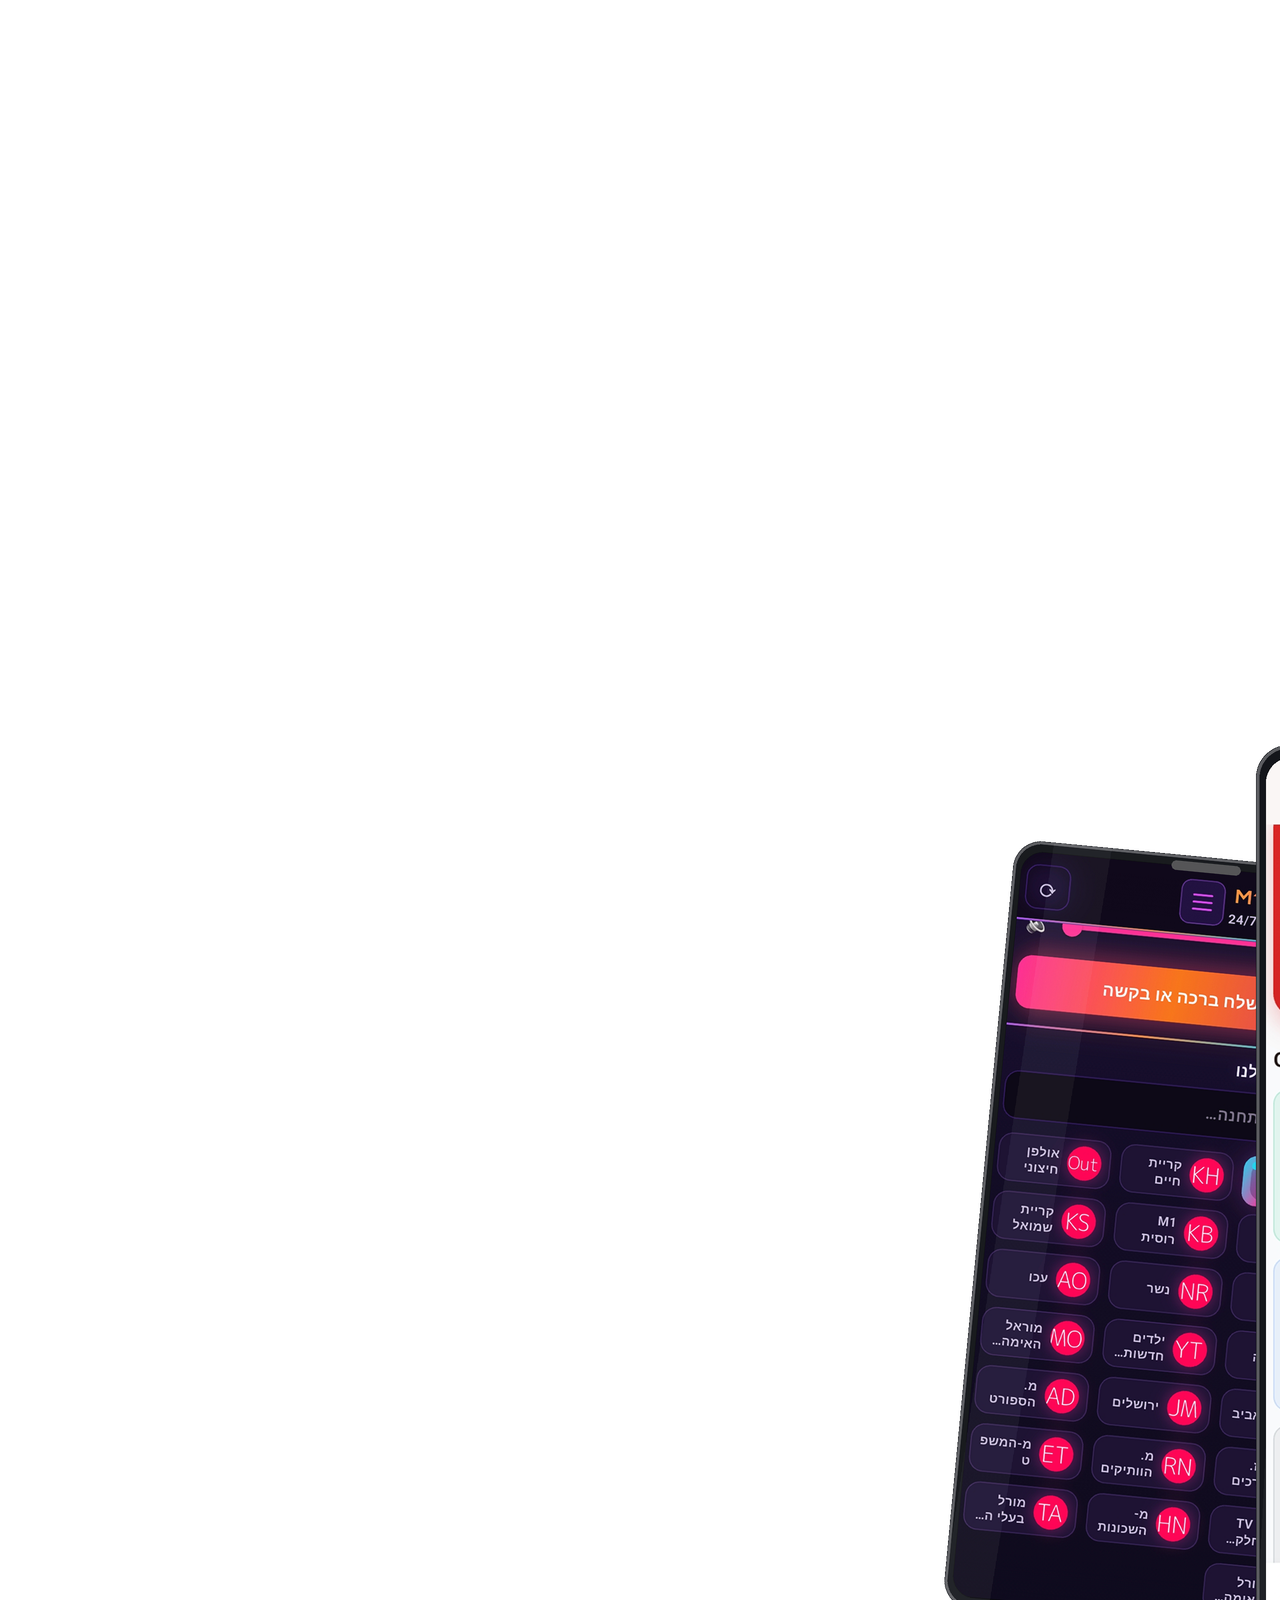
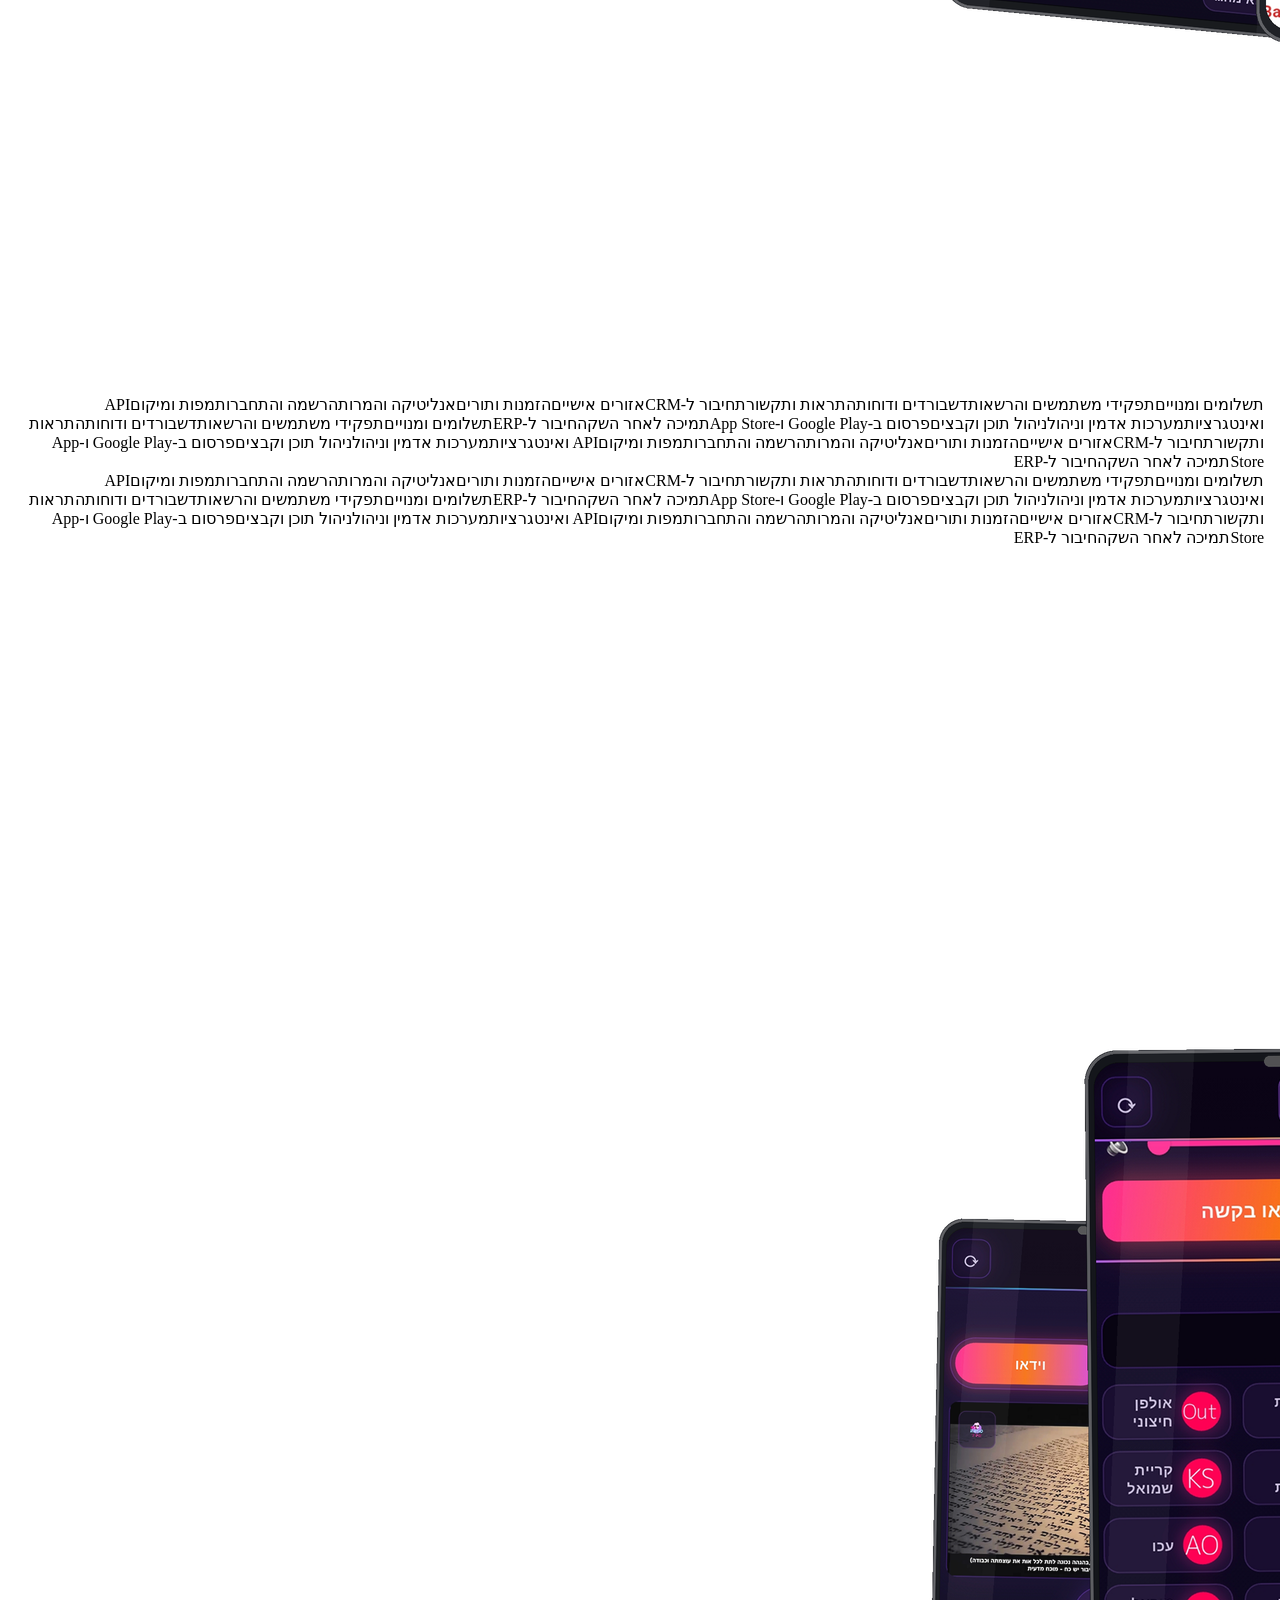
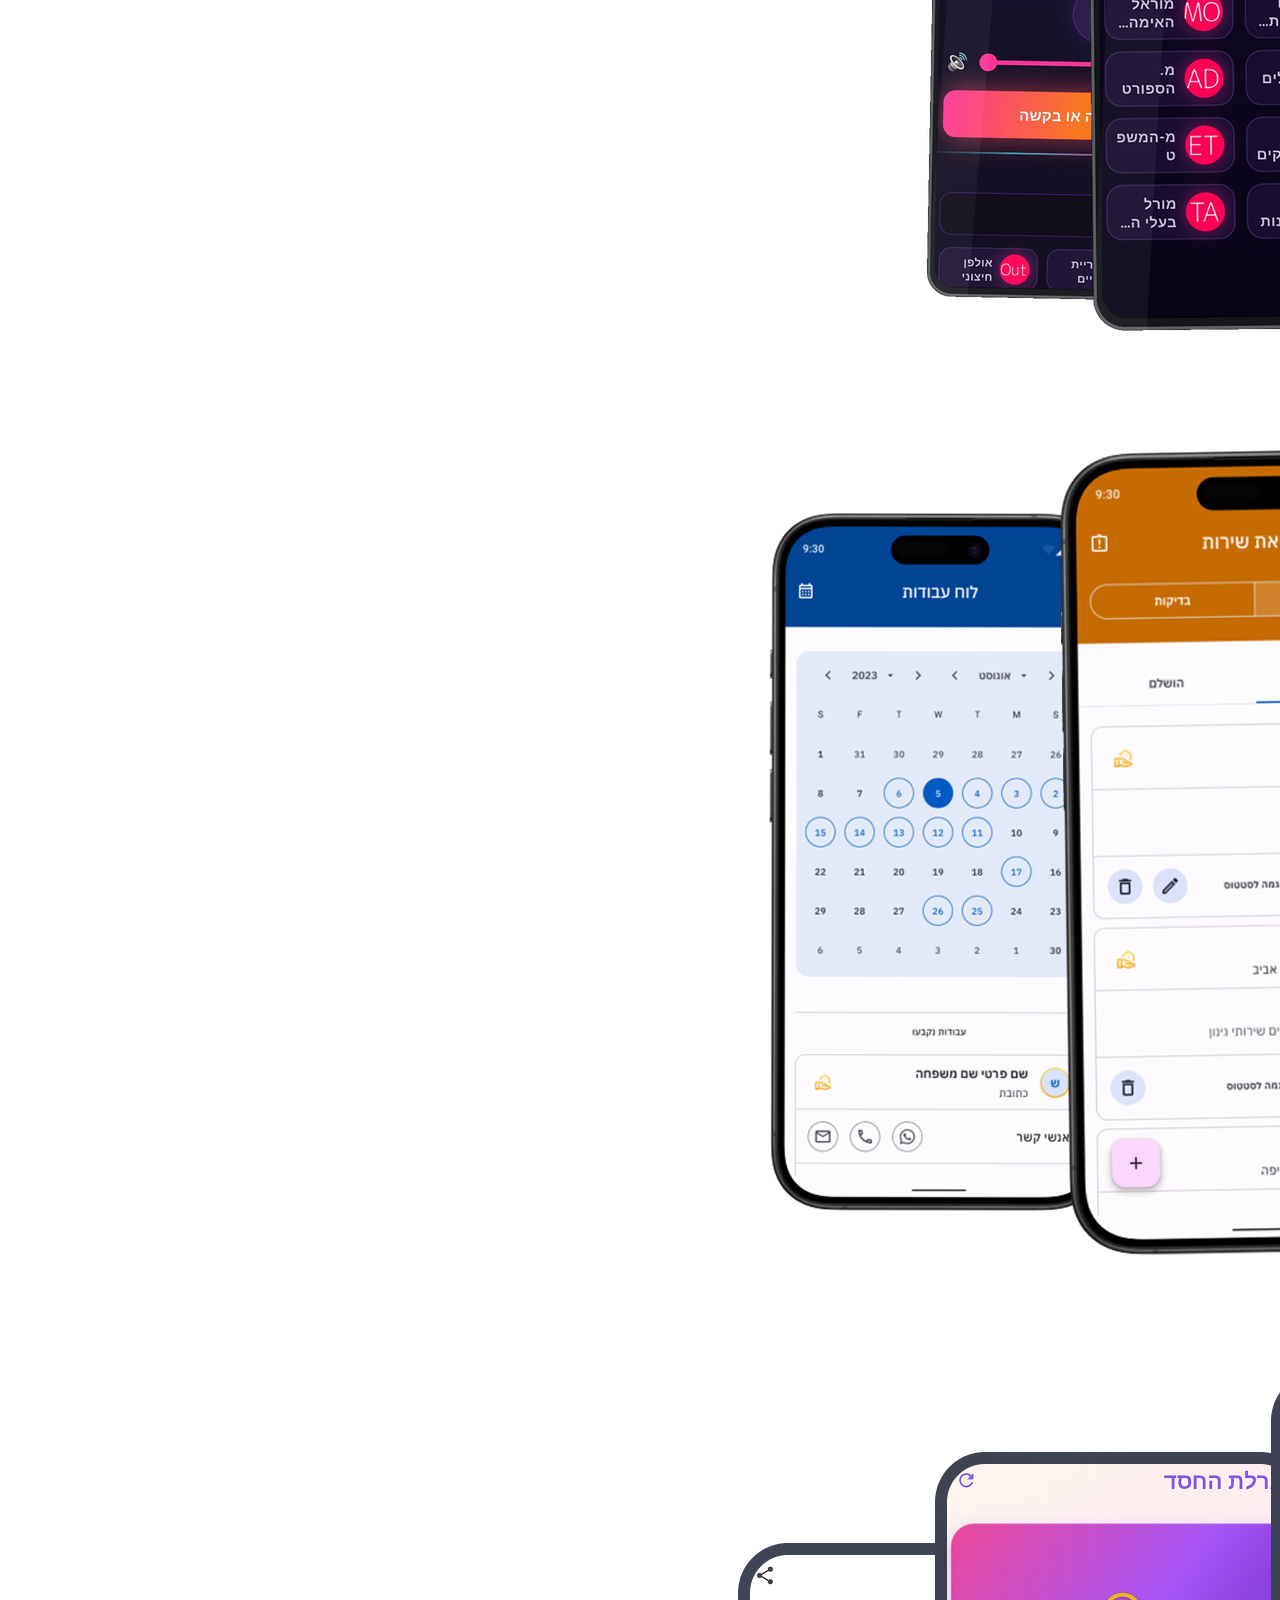
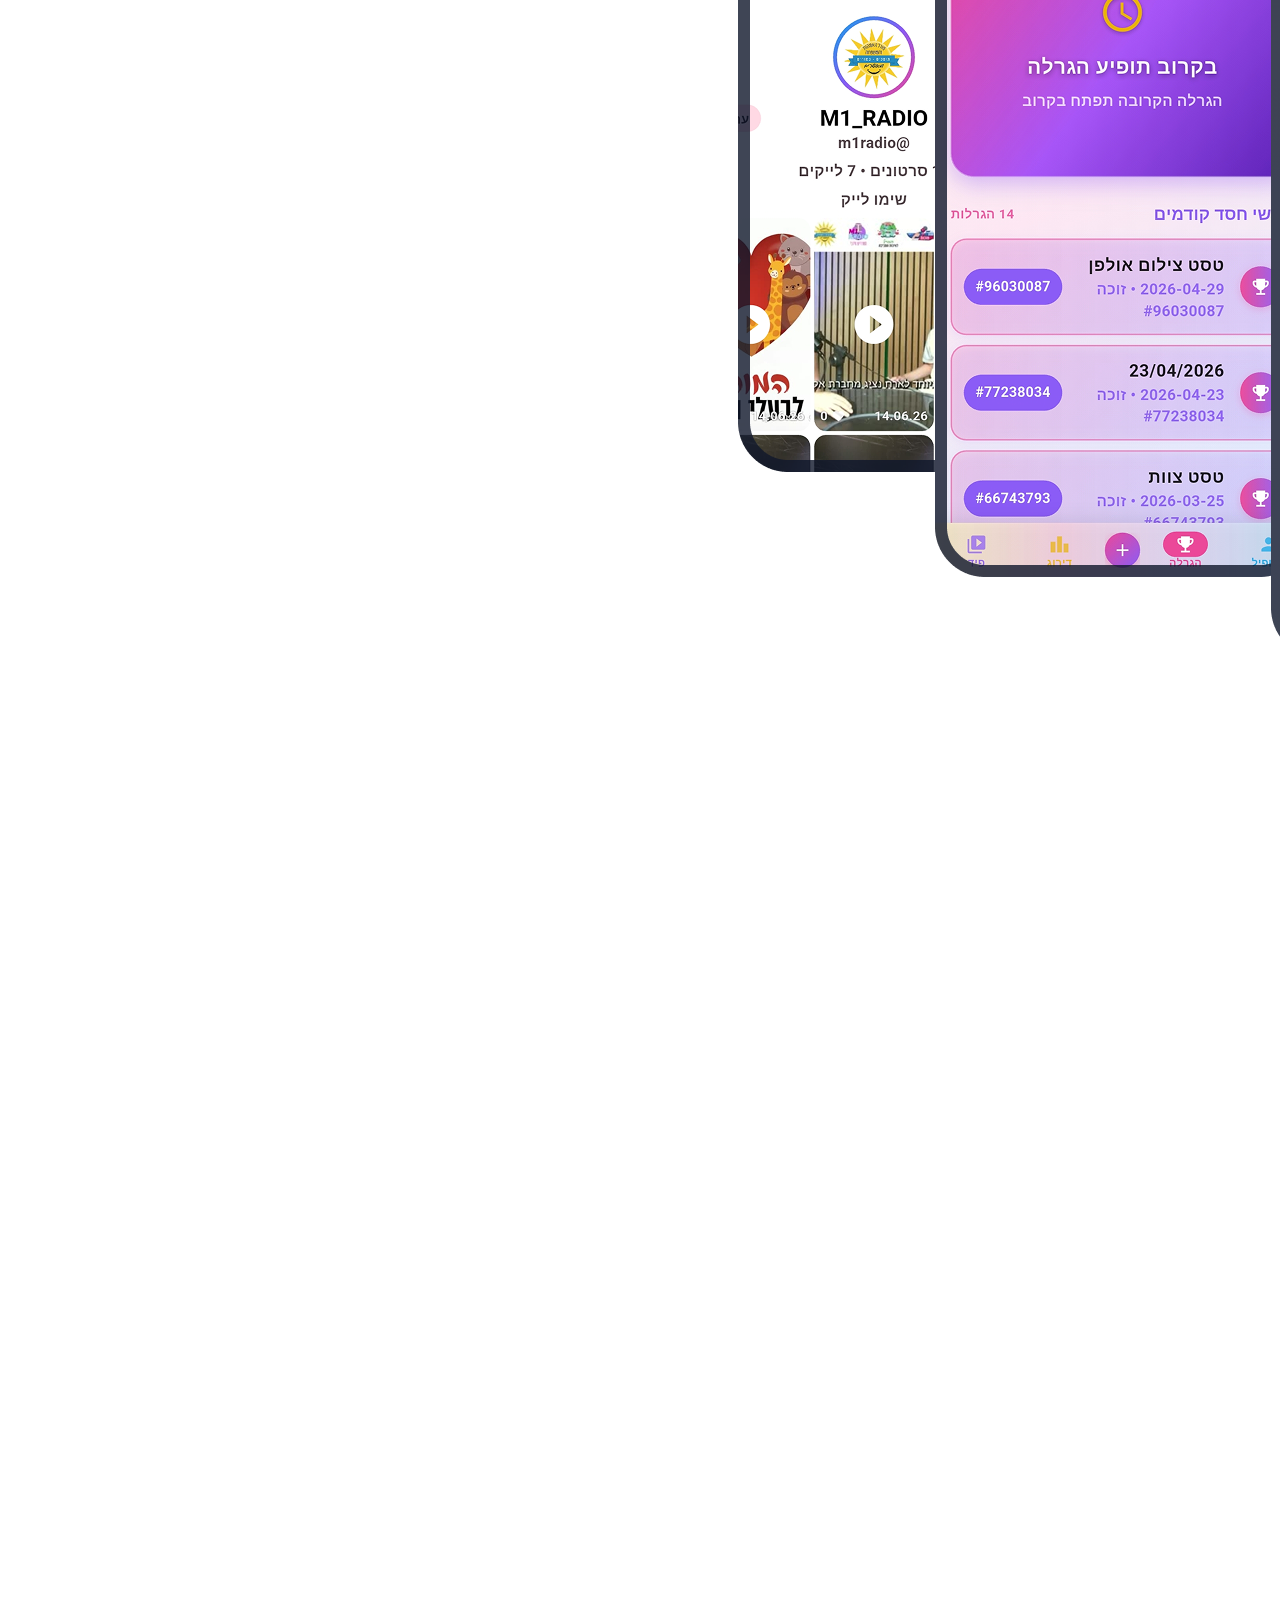
==== index.html @ 9b23992e "Refactor code structure and remove redundant code blocks for improved readability and maintainabilit" ====
<!doctype html>
<html lang="he-IL" dir="rtl">
  <head>
    <meta charset="utf-8">
    <meta name="viewport" content="width=device-width, initial-scale=1">
    <title>פיתוח אפליקציות ומוצרים דיגיטליים לעסקים | Merkaz Media</title>
    <meta name="description" content="אפליקציה, מערכת Web או אתר — סביב התהליך שלכם. צוות קטן: אפיון, עיצוב, פיתוח והשקה. VaadBot, M1 Radio, MoralTogether.">
    <meta property="og:type" content="website">
    <meta property="og:title" content="Merkaz Media — האפליקציה שלכם, מהרעיון ועד החנויות">
    <meta property="og:description" content="צוות מוצר קטן: אפיון, עיצוב, פיתוח והשקה. מסכים אמיתיים מתוך מוצרים שכבר באוויר.">
    <link rel="icon" type="image/png" href="assets/favicon-merkaz-media.png">
    <link rel="preconnect" href="https://fonts.googleapis.com">
    <link rel="preconnect" href="https://fonts.gstatic.com" crossorigin>
    <link href="https://fonts.googleapis.com/css2?family=Assistant:wght@400;500;600;700;800&display=swap" rel="stylesheet">
    <link rel="stylesheet" href="styles.css">
  </head>
  <body>

    <div class="page-glow" aria-hidden="true">
      <span class="glow glow-blue"></span>
      <span class="glow glow-pink"></span>
      <span class="glow glow-yellow"></span>
      <span class="glow glow-green"></span>
    </div>

    <header class="site-header" data-header>
      <nav class="nav" aria-label="ניווט ראשי">
        <a class="brand" href="#top" aria-label="Merkaz Media">
          <img src="assets/merkaz-logo.png" alt="Merkaz Media">
        </a>
        <div class="nav-links" data-nav-links>
          <a href="#services">שירותים</a>
          <a href="#work">פרויקטים</a>
          <a href="#team">צוות</a>
          <a href="#process">תהליך</a>
        </div>
        <div class="nav-actions">
          <a class="btn btn-primary btn-nav" href="#contact">דברו איתנו</a>
          <button class="menu-toggle" type="button" aria-label="פתיחת תפריט" aria-expanded="false" data-menu-toggle>
            <span></span><span></span>
          </button>
        </div>
      </nav>
    </header>

    <main id="top">

      <!-- ============ HERO ============ -->
      <section class="hero">
        <div class="container hero-grid">
          <div class="hero-copy" data-reveal>
            <p class="eyebrow">פיתוח אפליקציות · מערכות Web · אתרים עסקיים</p>
            <h1><span class="hl">האפליקציה שלכם</span> — מהרעיון ועד Google&nbsp;Play <span class="nowrap">ו-App&nbsp;Store</span></h1>
            <ul class="slide-bullets">
              <li>אפיון, עיצוב, פיתוח והשקה — צוות אחד לכל הדרך</li>
              <li>בונים מוצרים מורכבים — לא רק «אפליקציה יפה»</li>
              <li>מדברים ישירות עם מי שבונה</li>
            </ul>
            <div class="hero-actions">
              <a class="btn btn-primary btn-lg" href="#contact">בואו נדבר על הפרויקט</a>
            </div>
          </div>

          <div class="hero-collage" aria-label="מסכים מתוך מוצרים אמיתיים שלנו">
            <figure class="shot shot-main" data-float="1">
              <img src="assets/m1-player.jpeg" alt="אפליקציית M1 Radio - נגן רדיו חי">
            </figure>
            <figure class="shot shot-side no-frame" data-float="2">
              <img src="assets/vaadbot-account.png" alt="אפליקציית VaadBot - מצב חשבון ועד הבית">
            </figure>
            <figure class="shot shot-back" data-float="3">
              <img src="assets/mfg-login.jpg" alt="אפליקציית Moral for Good - מסך התחברות">
            </figure>
            <div class="float-chip chip-store" data-float="2">
              <span class="dot"></span> באוויר ב-Google Play וב-App Store
            </div>
            <div class="float-chip chip-logo chip-logo-vaadbot" data-float="2">
              <img src="assets/logos/logo-vaadbot-color.png" alt="VaadBot">
            </div>
            <div class="float-chip chip-logo chip-logo-m1" data-float="1">
              <img src="assets/logos/logo-m1radio.png" alt="M1 Radio">
            </div>
          </div>
        </div>

        <!-- logo strip bleeds out of the hero into the next section -->
        <div class="logo-strip" aria-label="מותגים שעובדים איתנו">
          <div class="logo-strip-inner">
            <p class="logo-strip-title">לקוחות ופרויקטים</p>
            <div class="logo-track" data-marquee>
              <div class="logo-group">
                <span class="logo-pill pill-wide"><img src="assets/logos/logo-vaadbot-dark.png" alt="VaadBot"></span>
                <span class="logo-pill pill-wide"><img src="assets/logos/logo-moraltogether.png" alt="MoralTogether"></span>
                <span class="logo-pill pill-icon pill-m1"><img src="assets/logos/logo-m1radio.png" alt="M1 Radio"></span>
                <span class="logo-pill pill-icon"><img src="assets/logos/logo-boikov-finance.png" alt="ארטיום בויקוב - ייעוץ משכנתאות"></span>
                <span class="logo-pill pill-wide"><img src="assets/logos/iceking-logo.png" alt="Boikov Mindset"></span>
                <span class="logo-pill pill-icon"><img src="assets/logos/logo-moralforgood.png" alt="Moral for Good"></span>
                <span class="logo-pill pill-wide"><img src="assets/logos/logo-gwa-black.png" alt="God's Will Ambassador"></span>
                <span class="logo-pill pill-wide"><img src="assets/logos/logo-vaadbit.png" alt="VaadBit"></span>
              </div>
              <div class="logo-group" aria-hidden="true"></div>
            </div>
          </div>
        </div>
      </section>

      <!-- ============ SERVICES ============ -->
      <section class="section services" id="services">
        <div class="container">
          <div class="section-head" data-reveal>
            <p class="eyebrow">מה אתם מקבלים</p>
            <h2>אפליקציה, מערכת Web או אתר — סביב התהליך שלכם</h2>
          </div>

          <div class="service-grid">
            <article class="service-card" data-reveal>
              <h3>אפליקציה עם משתמשים, תשלומים והתראות — <strong>עד החנויות.</strong></h3>
              <ul class="slide-bullets">
                <li>iOS ואנדרואיד מקוד אחד (Flutter / React Native)</li>
                <li>משתמשים, תשלומים והתראות</li>
                <li>ליווי עד הפרסום ב-Google Play וב-App Store</li>
              </ul>
              <img class="service-img service-img-wide service-img-soft-shadow" src="assets/portfolio-apps-mockup.png" alt="מסכים מאפליקציות שפיתחנו — Zuzim.cash, M1 Radio ועוד" loading="lazy">
            </article>

            <article class="service-card" data-reveal>
              <h3>במקום אקסל, וואטסאפ ומערכות לא מחוברות — <strong>מערכת אחת.</strong></h3>
              <ul class="slide-bullets">
                <li>אזור אישי ללקוחות ולעובדים</li>
                <li>הרשאות, דוחות ותהליכי עבודה</li>
                <li>חיבור ל-CRM ולכלים שכבר יש לכם</li>
              </ul>
              <img class="service-img service-img-wide" src="assets/M1-Radio-web-app-preview.png" alt="מערכת Web של M1 Radio" loading="lazy">
            </article>

            <article class="service-card" data-reveal>
              <h3>אתר שעובד ככלי מכירה — <strong>לא תדמית.</strong></h3>
              <ul class="slide-bullets">
                <li>מסר אחד ברור בכל דף</li>
                <li>חיבור לפרסום, אנליטיקה ו-CRM</li>
                <li>מדידה ושיפור יחס ההמרה</li>
              </ul>
              <img class="service-img service-img-wide" src="assets/moraltogether-site.png" alt="אתר MoralTogether שפיתחנו" loading="lazy">
            </article>
          </div>

          <div class="discovery-strip" data-reveal>
            <strong>אין אפיון? מגיעים עם רעיון:</strong>
            <div class="discovery-steps">
              <span>רעיון</span><span class="arr">←</span><span>אפיון</span><span class="arr">←</span><span>מסכים</span><span class="arr">←</span><span>MVP</span>
            </div>
          </div>
        </div>

        <div class="cap-marquee" aria-label="יכולות">
          <div class="cap-track">
            <div class="cap-group">
              <span class="cap c-pink">תשלומים ומנויים</span>
              <span class="cap">תפקידי משתמשים והרשאות</span>
              <span class="cap c-blue">דשבורדים ודוחות</span>
              <span class="cap">התראות ותקשורת</span>
              <span class="cap c-green">חיבור ל-CRM</span>
              <span class="cap">אזורים אישיים</span>
              <span class="cap c-yellow">הזמנות ותורים</span>
              <span class="cap">אנליטיקה והמרות</span>
              <span class="cap c-blue">הרשמה והתחברות</span>
              <span class="cap">מפות ומיקום</span>
              <span class="cap c-green">API ואינטגרציות</span>
              <span class="cap c-pink">מערכות אדמין וניהול</span>
              <span class="cap">ניהול תוכן וקבצים</span>
              <span class="cap c-yellow">פרסום ב-Google Play ו-App Store</span>
              <span class="cap">תמיכה לאחר השקה</span>
              <span class="cap c-blue">חיבור ל-ERP</span>
            </div>
            <div class="cap-group" aria-hidden="true"></div>
          </div>
        </div>

        <div class="container">
          <div class="section-cta" data-reveal>
            <a class="btn btn-dark" href="#contact">בואו נדבר על הפרויקט</a>
          </div>
        </div>
      </section>

      <!-- ============ CASE DEEP DIVE (dark island) ============ -->
      <section class="section deep-dive">
        <div class="container deep-grid">
          <div class="deep-copy" data-reveal>
            <p class="eyebrow eyebrow-light">מבט לתוך פרויקט אמיתי</p>
            <h2>מערכת עם תשלומים, תפקידים וגבייה — שרצה אצל <span class="hl-accent">דיירים אמיתיים</span></h2>
            <ul class="slide-bullets">
              <li>כל תפקיד — דייר, בעל דירה, ועד — רואה מסכים והרשאות משלו</li>
              <li>הכנסות, הוצאות וסטטוס גבייה לכל דירה</li>
              <li>קריאות שירות, ספקים והזמנת חדרים באפליקציה אחת</li>
            </ul>
            <a class="btn btn-light" href="#contact">בואו נדבר על הפרויקט</a>
          </div>
          <div class="deep-screens" aria-label="מסכים מתוך VaadBot">
            <figure class="deep-phone dp-1 no-frame"><img src="assets/vaadbot-account.png" alt="מצב חשבון ב-VaadBot" loading="lazy"></figure>
            <figure class="deep-phone dp-2 no-frame"><img src="assets/vaadbot-service.png" alt="קריאות שירות ב-VaadBot" loading="lazy"></figure>
            <figure class="deep-phone dp-3 no-frame"><img src="assets/vaadbot-calendar.png" alt="הזמנת חדר דיירים ב-VaadBot" loading="lazy"></figure>
            <div class="float-chip chip-roles" data-float="1"><span class="dot dot-green"></span> הרשאות לפי תפקיד</div>
            <div class="float-chip chip-pay" data-float="2"><span class="dot dot-yellow"></span> גבייה ותשלומים</div>
          </div>
        </div>
      </section>

      <!-- ============ PROJECTS / PROOF ============ -->
      <section class="section work" id="work">
        <div class="container">
          <div class="section-head" data-reveal>
            <p class="eyebrow">פרויקטים נבחרים</p>
            <h2>בלי הדמיות ובלי סטוק — <span class="hl-accent">מסכים אמיתיים</span> מתוך מוצרים שכבר באוויר</h2>
          </div>

          <div class="work-grid">
            <article class="work-card wc-wide work-card-soft-media" data-reveal>
              <div class="work-media wm-wide wm-contain">
                <img src="assets/portfolio-m1-collage.png" alt="M1 Radio — שידור חי, תחנות, ברכות ובקשות מהמאזינים" loading="lazy">
              </div>
              <div class="work-body">
                <p><strong>M1 Radio</strong> — אפליקציית רדיו 24/7: שידור חי, תחנות, ברכות ובקשות מהמאזינים · Google Play</p>
              </div>
            </article>

            <article class="work-card wc-wide work-card-soft-media" data-reveal>
              <div class="work-media wm-wide wm-contain">
                <img src="assets/portfolio-vaadbot-collage.png" alt="VaadBot — ניהול ועד, גבייה וקריאות שירות" loading="lazy">
              </div>
              <div class="work-body">
                <p><strong>VaadBot</strong> — ניהול ועד, גבייה וקריאות שירות · Google Play</p>
              </div>
            </article>

            <article class="work-card wc-wide work-card-soft-media" data-reveal>
              <div class="work-media wm-wide wm-contain">
                <img src="assets/mfg-collage.png" alt="Moral for Good — פרופילים, תוכן והגרלות לקהילה" loading="lazy">
              </div>
              <div class="work-body">
                <p><strong>Moral for Good</strong> — פרופילים, תוכן והגרלות לקהילה</p>
              </div>
            </article>

            <article class="work-card wc-wide" data-reveal>
              <div class="work-media wm-wide">
                <img src="assets/moraltogether-site.png" alt="דף הבית של MoralTogether" loading="lazy">
              </div>
              <div class="work-body">
                <p><strong>MoralTogether</strong> — פלטפורמת קהילה בשלוש שפות · moraltogether.com</p>
              </div>
            </article>

            <article class="work-card wc-wide" data-reveal>
              <div class="work-media wm-wide">
                <img src="assets/boikov-finance-hero.png" alt="אתר ארטיום בויקוב - ייעוץ משכנתאות" loading="lazy">
              </div>
              <div class="work-body">
                <p><strong>ארטיום בויקוב</strong> — אתר לידים ליועץ משכנתאות</p>
              </div>
            </article>

            <article class="work-card wc-wide" data-reveal>
              <div class="work-media wm-wide">
                <img src="assets/iceking-hero.png" alt="אתר Boikov Mindset - אימון מנטלי" loading="lazy">
              </div>
              <div class="work-body">
                <p><strong>Boikov Mindset</strong> — אתר אישי לאימון מנטלי ולסדנאות</p>
              </div>
            </article>
          </div>
        </div>
      </section>

      <!-- ============ TEAM ============ -->
      <section class="section team" id="team">
        <div class="container team-grid">
          <div class="team-media" data-reveal>
            <img src="assets/vladimir-berson.jpg" alt="ולדימיר ברסון - מוביל פיתוח והשקת פרויקטים" loading="lazy">
            <div class="team-badge">
              <strong>ולדימיר ברסון</strong>
              <span>מוביל פיתוח ומסירת פרויקטים</span>
            </div>
          </div>
          <div class="team-copy" data-reveal>
            <p class="eyebrow">מי אתם פוגשים</p>
            <h2>ולדימיר מלווה את הפרויקט — מהשיחה הראשונה ועד ההשקה</h2>
            <ul class="slide-bullets">
              <li>ולדימיר מלווה כל פרויקט אישית — בלי שכבות תיווך</li>
              <li>מגיעים עם בעיה או רעיון — יוצאים עם תוכנית</li>
              <li>אחרי ההשקה: תמיכה, אנליטיקה והמשך פיתוח</li>
            </ul>
            <a class="btn btn-dark" href="#contact">בואו נדבר על הפרויקט</a>
          </div>
        </div>
      </section>

      <!-- ============ PROCESS ============ -->
      <section class="section process" id="process">
        <div class="container">
          <div class="section-head" data-reveal>
            <p class="eyebrow">תהליך העבודה</p>
            <h2>מרעיון ועד מוצר <span class="hl-accent">באוויר</span> — בלי לנחש מה קורה בדרך</h2>
          </div>

          <div class="process-flow" data-reveal aria-label="שלבי העבודה">
            <span>היכרות</span><span class="arr">←</span><span>אפיון</span><span class="arr">←</span><span>עיצוב</span><span class="arr">←</span><span>פיתוח</span><span class="arr">←</span><span>השקה</span><span class="arr">←</span><span>צמיחה</span>
          </div>

          <div class="steps">
            <article class="step" data-reveal>
              <span class="step-num sn-blue">1</span>
              <h3>היכרות</h3>
              <p>מבינים את העסק, המשתמשים והמטרות — ברור מה בונים.</p>
            </article>
            <article class="step" data-reveal>
              <span class="step-num sn-pink">2</span>
              <h3>אפיון</h3>
              <p>MVP, מסכים ותוכנית שלבים — בלי הפתעות בהמשך.</p>
            </article>
            <article class="step" data-reveal>
              <span class="step-num sn-yellow">3</span>
              <h3>עיצוב</h3>
              <p>רואים את המוצר לפני שמתחילים לפתח.</p>
            </article>
            <article class="step" data-reveal>
              <span class="step-num sn-green">4</span>
              <h3>פיתוח</h3>
              <p>בונים שלב-שלב, עם עדכונים לאורך הדרך.</p>
            </article>
            <article class="step" data-reveal>
              <span class="step-num sn-blue">5</span>
              <h3>השקה</h3>
              <p>בדיקות, חיבורים ועלייה לאוויר — מוכן למשתמשים.</p>
            </article>
            <article class="step" data-reveal>
              <span class="step-num sn-pink">6</span>
              <h3>צמיחה</h3>
              <p>תמיכה, נתונים והמשך פיתוח אחרי העלייה.</p>
            </article>
          </div>
        </div>
      </section>

      <!-- ============ CONTACT (dark island) ============ -->
      <section class="section contact" id="contact">
        <div class="container contact-grid">
          <div class="contact-copy" data-reveal>
            <p class="eyebrow eyebrow-light">מתחילים שיחה</p>
            <h2>ספרו מה אתם רוצים לבנות — נחזור אליכם <span class="hl-accent">תוך יום עסקים</span></h2>
            <ul class="slide-bullets">
              <li>שיחת היכרות ללא עלות וללא התחייבות</li>
              <li>נחזור אליכם תוך יום עסקים</li>
              <li>מספרים בקצרה — מקבלים כיוון ראשוני לפרויקט</li>
            </ul>
            <div class="contact-person">
              <img src="assets/vladimir-berson.jpg" alt="" loading="lazy">
              <div>
                <strong>ולדימיר ברסון</strong>
                <span>עונה אישית לכל פנייה</span>
              </div>
            </div>
          </div>
          <form class="contact-form" data-contact-form novalidate>
            <div class="form-grid">
              <div class="form-field">
                <label for="f-name">שם מלא</label>
                <input id="f-name" name="name" autocomplete="name" required>
              </div>
              <div class="form-field">
                <label for="f-phone">טלפון</label>
                <input id="f-phone" name="phone" type="tel" autocomplete="tel" required>
              </div>
              <div class="form-field">
                <label for="f-email">אימייל</label>
                <input id="f-email" name="email" type="email" autocomplete="email">
              </div>
              <div class="form-field">
                <label for="f-need">מה צריך?</label>
                <select id="f-need" name="need" required>
                  <option value="">בחרו אפשרות</option>
                  <option>אפליקציה</option>
                  <option>מערכת Web</option>
                  <option>אתר עסקי</option>
                  <option>אפיון מוצר / UX</option>
                  <option>עדיין לא בטוחים</option>
                </select>
              </div>
              <div class="form-field full">
                <label for="f-msg">כמה מילים על הפרויקט</label>
                <textarea id="f-msg" name="message" rows="4" placeholder="מה הבעיה או הרעיון? איפה זה עומד היום?" required></textarea>
              </div>
              <div class="form-field full">
                <button class="btn btn-primary btn-lg btn-submit" type="submit">בואו נדבר על הפרויקט</button>
                <p class="form-note">אנחנו לא שולחים ספאם ולא מעבירים פרטים הלאה.</p>
              </div>
            </div>
            <div class="success-message" tabindex="-1" hidden>
              <strong>תודה, קיבלנו את הפרטים!</strong>
              <span>נחזור אליכם בהקדם — בדרך כלל תוך יום עסקים.</span>
            </div>
          </form>
        </div>
      </section>
    </main>

    <div class="work-lightbox" id="work-lightbox" hidden aria-hidden="true">
      <button type="button" class="work-lightbox-backdrop" aria-label="סגירה"></button>
      <figure class="work-lightbox-panel">
        <button type="button" class="work-lightbox-close" aria-label="סגירה">&times;</button>
        <img class="work-lightbox-img" alt="">
      </figure>
    </div>

    <footer class="site-footer">
      <div class="container footer-inner">
        <a class="brand" href="#top"><img src="assets/merkaz-logo.png" alt="Merkaz Media"></a>
        <span>אפליקציות, מערכות Web ואתרים — מאפיון ועד החנויות.</span>
        <nav class="footer-nav" aria-label="ניווט תחתון">
          <a href="#services">שירותים</a>
          <a href="#work">פרויקטים</a>
          <a href="#team">צוות</a>
          <a href="#process">תהליך</a>
          <a href="#contact">צור קשר</a>
        </nav>
      </div>
    </footer>

    <script src="script.js"></script>
  </body>
</html>
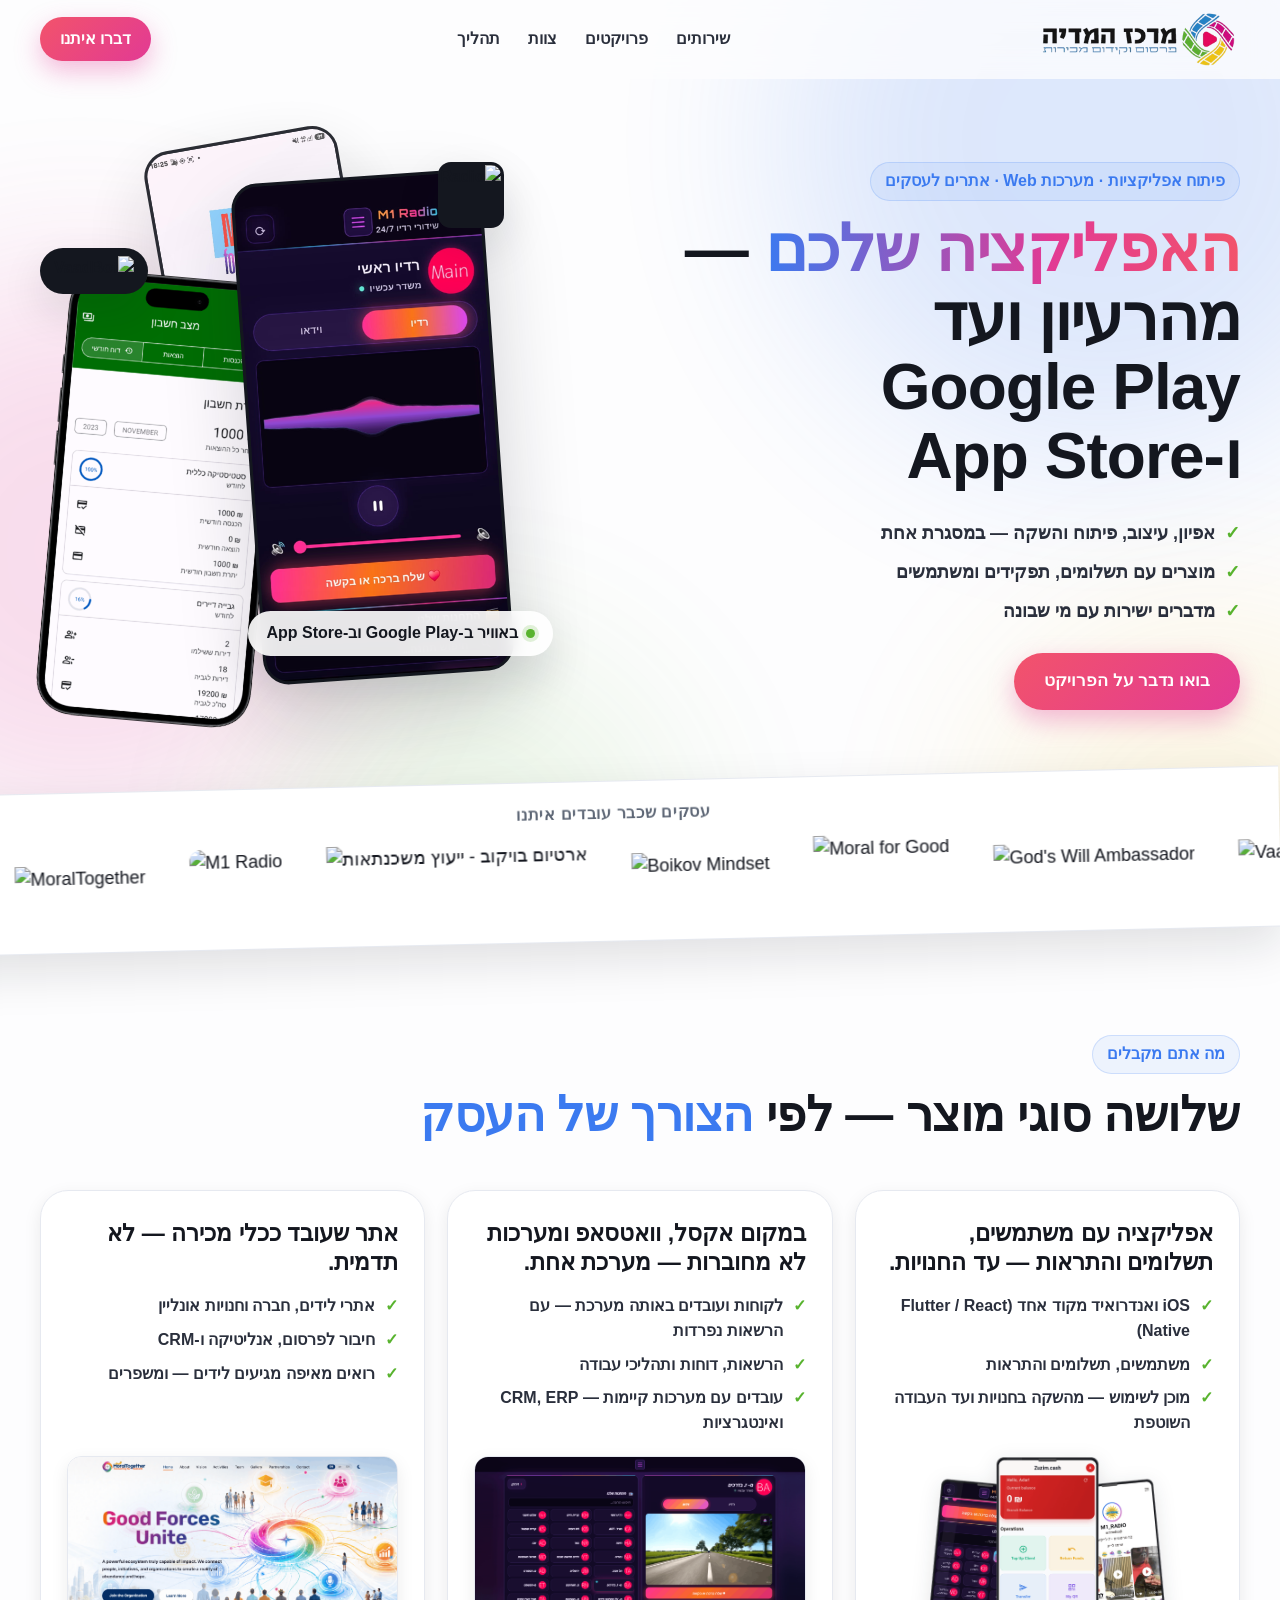
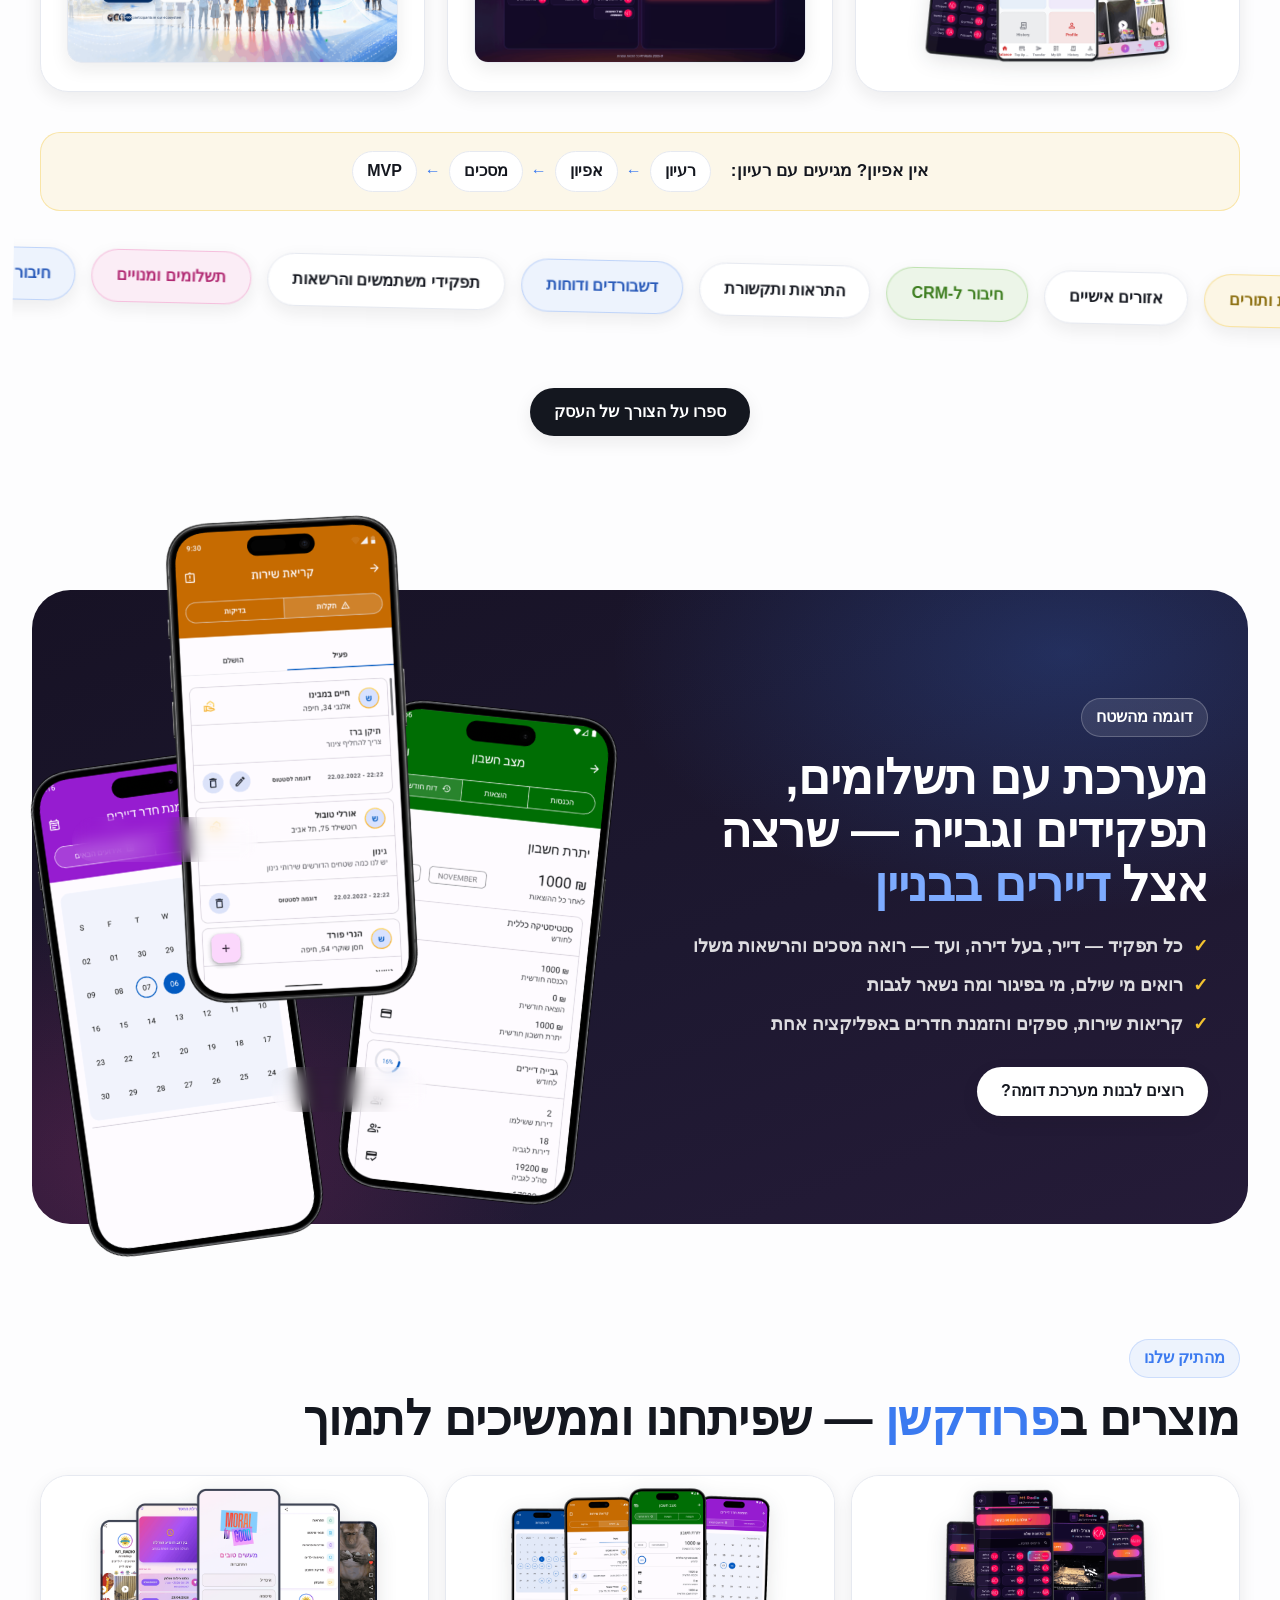
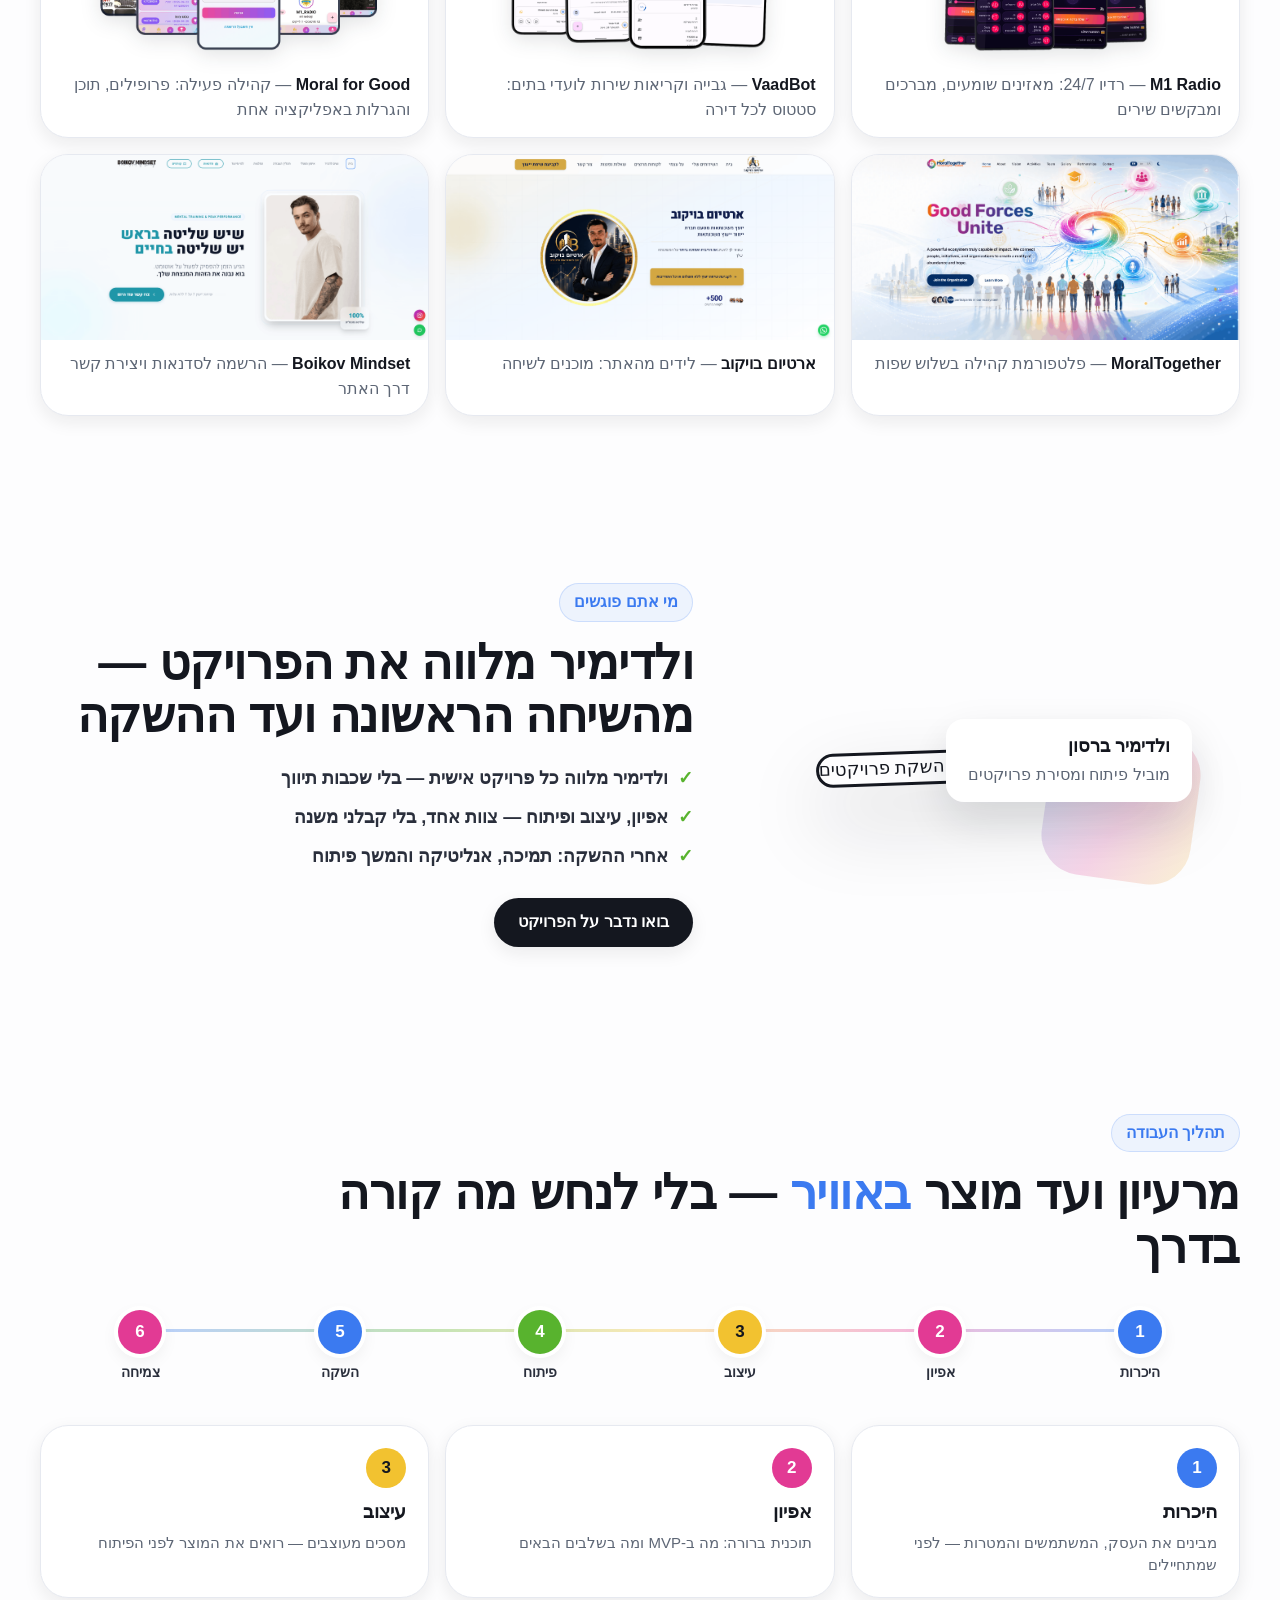
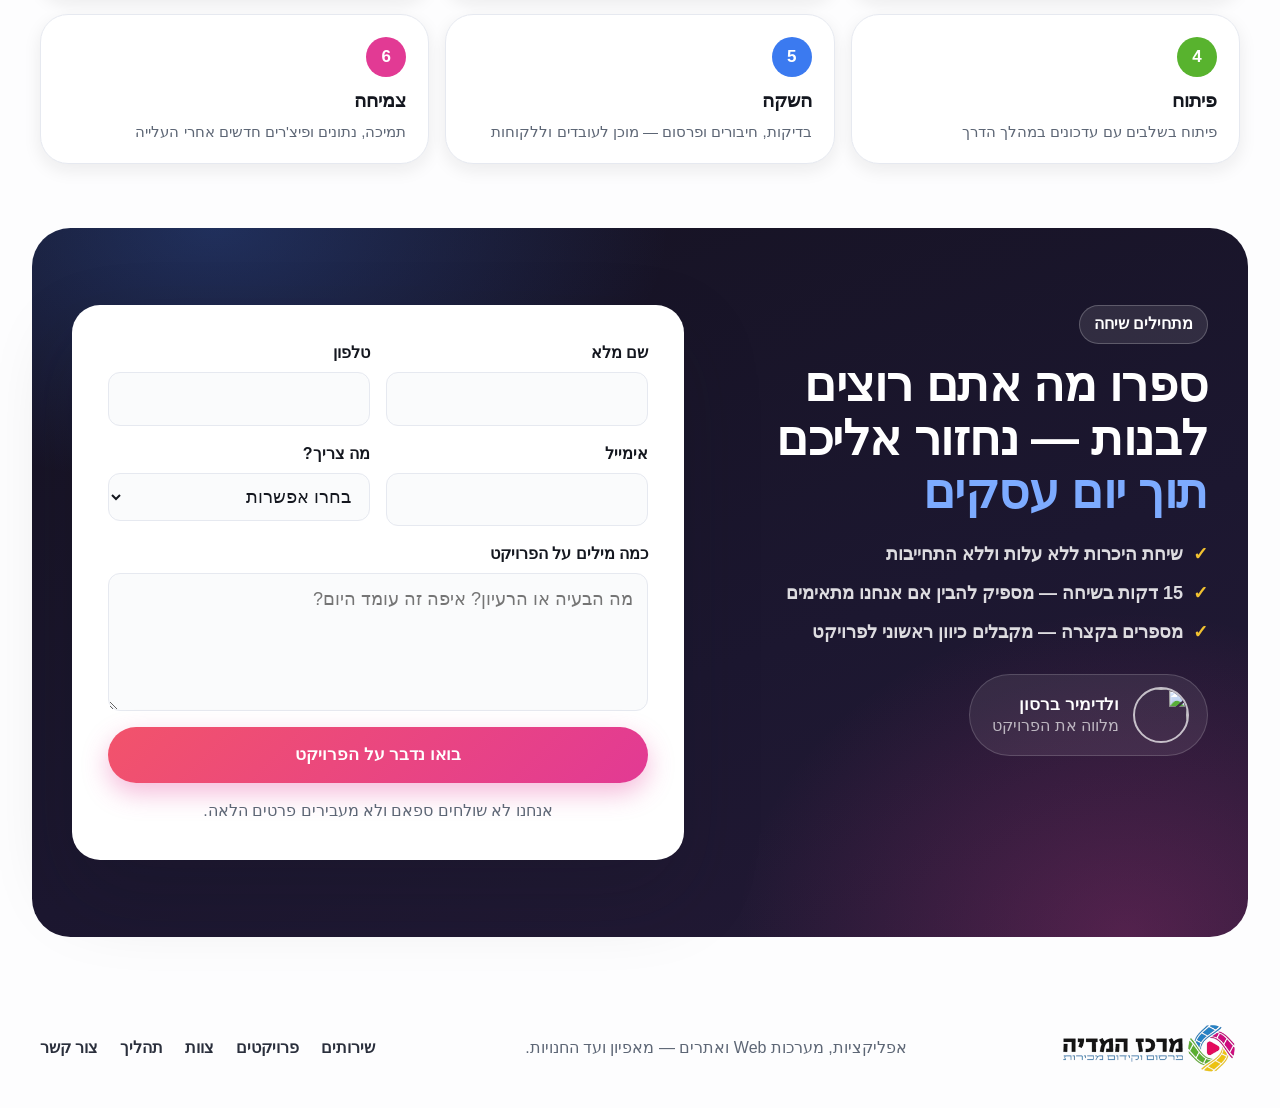
==== commit 142353ef: "Refactor code structure for improved readability and maintainability" ====
--- a/index.html
+++ b/index.html
@@ -4,10 +4,10 @@
     <meta charset="utf-8">
     <meta name="viewport" content="width=device-width, initial-scale=1">
     <title>פיתוח אפליקציות ומוצרים דיגיטליים לעסקים | Merkaz Media</title>
-    <meta name="description" content="אפליקציה, מערכת Web או אתר — סביב התהליך שלכם. צוות קטן: אפיון, עיצוב, פיתוח והשקה. VaadBot, M1 Radio, MoralTogether.">
+    <meta name="description" content="Merkaz Media — אפליקציות, מערכות Web ואתרים לעסקים. אפיון, עיצוב, פיתוח והשקה.">
     <meta property="og:type" content="website">
     <meta property="og:title" content="Merkaz Media — האפליקציה שלכם, מהרעיון ועד החנויות">
-    <meta property="og:description" content="צוות מוצר קטן: אפיון, עיצוב, פיתוח והשקה. מסכים אמיתיים מתוך מוצרים שכבר באוויר.">
+    <meta property="og:description" content="Merkaz Media — אפליקציות, מערכות Web ואתרים לעסקים. אפיון, עיצוב, פיתוח והשקה.">
     <link rel="icon" type="image/png" href="assets/favicon-merkaz-media.png">
     <link rel="preconnect" href="https://fonts.googleapis.com">
     <link rel="preconnect" href="https://fonts.gstatic.com" crossorigin>
@@ -26,7 +26,7 @@
     <header class="site-header" data-header>
       <nav class="nav" aria-label="ניווט ראשי">
         <a class="brand" href="#top" aria-label="Merkaz Media">
-          <img src="assets/merkaz-logo.png" alt="Merkaz Media">
+          <img src="assets/merkaz-media-black-trans-logo-small-descr.png" alt="Merkaz Media">
         </a>
         <div class="nav-links" data-nav-links>
           <a href="#services">שירותים</a>
@@ -49,11 +49,11 @@
       <section class="hero">
         <div class="container hero-grid">
           <div class="hero-copy" data-reveal>
-            <p class="eyebrow">פיתוח אפליקציות · מערכות Web · אתרים עסקיים</p>
+            <p class="eyebrow">פיתוח אפליקציות · מערכות Web · אתרים לעסקים</p>
             <h1><span class="hl">האפליקציה שלכם</span> — מהרעיון ועד Google&nbsp;Play <span class="nowrap">ו-App&nbsp;Store</span></h1>
             <ul class="slide-bullets">
-              <li>אפיון, עיצוב, פיתוח והשקה — צוות אחד לכל הדרך</li>
-              <li>בונים מוצרים מורכבים — לא רק «אפליקציה יפה»</li>
+              <li>אפיון, עיצוב, פיתוח והשקה — במסגרת אחת</li>
+              <li>מוצרים עם תשלומים, תפקידים ומשתמשים</li>
               <li>מדברים ישירות עם מי שבונה</li>
             </ul>
             <div class="hero-actions">
@@ -61,15 +61,15 @@
             </div>
           </div>
 
-          <div class="hero-collage" aria-label="מסכים מתוך מוצרים אמיתיים שלנו">
+          <div class="hero-collage" aria-label="מסכים מהמוצרים שלנו">
             <figure class="shot shot-main" data-float="1">
-              <img src="assets/m1-player.jpeg" alt="אפליקציית M1 Radio - נגן רדיו חי">
+              <img src="assets/Works/m1-player.jpg" alt="אפליקציית M1 Radio - נגן רדיו חי">
             </figure>
             <figure class="shot shot-side no-frame" data-float="2">
-              <img src="assets/vaadbot-account.png" alt="אפליקציית VaadBot - מצב חשבון ועד הבית">
+              <img src="assets/Works/vaadbot-account.png" alt="אפליקציית VaadBot - מצב חשבון ועד הבית">
             </figure>
             <figure class="shot shot-back" data-float="3">
-              <img src="assets/mfg-login.jpg" alt="אפליקציית Moral for Good - מסך התחברות">
+              <img src="assets/Works/mfg-login.jpg" alt="אפליקציית Moral for Good - מסך התחברות">
             </figure>
             <div class="float-chip chip-store" data-float="2">
               <span class="dot"></span> באוויר ב-Google Play וב-App Store
@@ -86,7 +86,7 @@
         <!-- logo strip bleeds out of the hero into the next section -->
         <div class="logo-strip" aria-label="מותגים שעובדים איתנו">
           <div class="logo-strip-inner">
-            <p class="logo-strip-title">לקוחות ופרויקטים</p>
+            <p class="logo-strip-title">עסקים שכבר עובדים איתנו</p>
             <div class="logo-track" data-marquee>
               <div class="logo-group">
                 <span class="logo-pill pill-wide"><img src="assets/logos/logo-vaadbot-dark.png" alt="VaadBot"></span>
@@ -109,7 +109,7 @@
         <div class="container">
           <div class="section-head" data-reveal>
             <p class="eyebrow">מה אתם מקבלים</p>
-            <h2>אפליקציה, מערכת Web או אתר — סביב התהליך שלכם</h2>
+            <h2>שלושה סוגי מוצר — לפי <span class="hl-accent">הצורך של העסק</span></h2>
           </div>
 
           <div class="service-grid">
@@ -118,29 +118,29 @@
               <ul class="slide-bullets">
                 <li>iOS ואנדרואיד מקוד אחד (Flutter / React Native)</li>
                 <li>משתמשים, תשלומים והתראות</li>
-                <li>ליווי עד הפרסום ב-Google Play וב-App Store</li>
+                <li>מוכן לשימוש — מהשקה בחנויות ועד העבודה השוטפת</li>
               </ul>
-              <img class="service-img service-img-wide service-img-soft-shadow" src="assets/portfolio-apps-mockup.png" alt="מסכים מאפליקציות שפיתחנו — Zuzim.cash, M1 Radio ועוד" loading="lazy">
+              <img class="service-img service-img-wide service-img-soft-shadow" src="assets/Works/portfolio-apps-mockup.png" alt="מסכים מאפליקציות שפיתחנו — Zuzim.cash, M1 Radio ועוד" loading="lazy">
             </article>
 
             <article class="service-card" data-reveal>
               <h3>במקום אקסל, וואטסאפ ומערכות לא מחוברות — <strong>מערכת אחת.</strong></h3>
               <ul class="slide-bullets">
-                <li>אזור אישי ללקוחות ולעובדים</li>
+                <li>לקוחות ועובדים באותה מערכת — עם הרשאות נפרדות</li>
                 <li>הרשאות, דוחות ותהליכי עבודה</li>
-                <li>חיבור ל-CRM ולכלים שכבר יש לכם</li>
+                <li>עובדים עם מערכות קיימות — CRM, ERP ואינטגרציות</li>
               </ul>
-              <img class="service-img service-img-wide" src="assets/M1-Radio-web-app-preview.png" alt="מערכת Web של M1 Radio" loading="lazy">
+              <img class="service-img service-img-wide" src="assets/Works/M1-Radio-web-app-preview.png" alt="מערכת Web של M1 Radio" loading="lazy">
             </article>
 
             <article class="service-card" data-reveal>
               <h3>אתר שעובד ככלי מכירה — <strong>לא תדמית.</strong></h3>
               <ul class="slide-bullets">
-                <li>מסר אחד ברור בכל דף</li>
+                <li>אתרי לידים, חברה וחנויות אונליין</li>
                 <li>חיבור לפרסום, אנליטיקה ו-CRM</li>
-                <li>מדידה ושיפור יחס ההמרה</li>
+                <li>רואים מאיפה מגיעים לידים — ומשפרים</li>
               </ul>
-              <img class="service-img service-img-wide" src="assets/moraltogether-site.png" alt="אתר MoralTogether שפיתחנו" loading="lazy">
+              <img class="service-img service-img-wide" src="assets/Works/moraltogether-site.png" alt="אתר MoralTogether שפיתחנו" loading="lazy">
             </article>
           </div>
 
@@ -166,6 +166,7 @@
               <span class="cap c-blue">הרשמה והתחברות</span>
               <span class="cap">מפות ומיקום</span>
               <span class="cap c-green">API ואינטגרציות</span>
+              <span class="cap c-green">חנויות אונליין</span>
               <span class="cap c-pink">מערכות אדמין וניהול</span>
               <span class="cap">ניהול תוכן וקבצים</span>
               <span class="cap c-yellow">פרסום ב-Google Play ו-App Store</span>
@@ -178,7 +179,7 @@
 
         <div class="container">
           <div class="section-cta" data-reveal>
-            <a class="btn btn-dark" href="#contact">בואו נדבר על הפרויקט</a>
+            <a class="btn btn-dark" href="#contact">ספרו על הצורך של העסק</a>
           </div>
         </div>
       </section>
@@ -187,19 +188,19 @@
       <section class="section deep-dive">
         <div class="container deep-grid">
           <div class="deep-copy" data-reveal>
-            <p class="eyebrow eyebrow-light">מבט לתוך פרויקט אמיתי</p>
-            <h2>מערכת עם תשלומים, תפקידים וגבייה — שרצה אצל <span class="hl-accent">דיירים אמיתיים</span></h2>
+            <p class="eyebrow eyebrow-light">דוגמה מהשטח</p>
+            <h2>מערכת עם תשלומים, תפקידים וגבייה — שרצה אצל <span class="hl-accent">דיירים בבניין</span></h2>
             <ul class="slide-bullets">
               <li>כל תפקיד — דייר, בעל דירה, ועד — רואה מסכים והרשאות משלו</li>
-              <li>הכנסות, הוצאות וסטטוס גבייה לכל דירה</li>
+              <li>רואים מי שילם, מי בפיגור ומה נשאר לגבות</li>
               <li>קריאות שירות, ספקים והזמנת חדרים באפליקציה אחת</li>
             </ul>
-            <a class="btn btn-light" href="#contact">בואו נדבר על הפרויקט</a>
+            <a class="btn btn-light" href="#contact">רוצים לבנות מערכת דומה?</a>
           </div>
           <div class="deep-screens" aria-label="מסכים מתוך VaadBot">
-            <figure class="deep-phone dp-1 no-frame"><img src="assets/vaadbot-account.png" alt="מצב חשבון ב-VaadBot" loading="lazy"></figure>
-            <figure class="deep-phone dp-2 no-frame"><img src="assets/vaadbot-service.png" alt="קריאות שירות ב-VaadBot" loading="lazy"></figure>
-            <figure class="deep-phone dp-3 no-frame"><img src="assets/vaadbot-calendar.png" alt="הזמנת חדר דיירים ב-VaadBot" loading="lazy"></figure>
+            <figure class="deep-phone dp-1 no-frame"><img src="assets/Works/vaadbot-account.png" alt="מצב חשבון ב-VaadBot" loading="lazy"></figure>
+            <figure class="deep-phone dp-2 no-frame"><img src="assets/Works/vaadbot-service.png" alt="קריאות שירות ב-VaadBot" loading="lazy"></figure>
+            <figure class="deep-phone dp-3 no-frame"><img src="assets/Works/vaadbot-calendar.png" alt="הזמנת חדר דיירים ב-VaadBot" loading="lazy"></figure>
             <div class="float-chip chip-roles" data-float="1"><span class="dot dot-green"></span> הרשאות לפי תפקיד</div>
             <div class="float-chip chip-pay" data-float="2"><span class="dot dot-yellow"></span> גבייה ותשלומים</div>
           </div>
@@ -210,62 +211,62 @@
       <section class="section work" id="work">
         <div class="container">
           <div class="section-head" data-reveal>
-            <p class="eyebrow">פרויקטים נבחרים</p>
-            <h2>בלי הדמיות ובלי סטוק — <span class="hl-accent">מסכים אמיתיים</span> מתוך מוצרים שכבר באוויר</h2>
+            <p class="eyebrow">מהתיק שלנו</p>
+            <h2>מוצרים ב<span class="hl-accent">פרודקשן</span> — שפיתחנו וממשיכים לתמוך</h2>
           </div>
 
           <div class="work-grid">
             <article class="work-card wc-wide work-card-soft-media" data-reveal>
               <div class="work-media wm-wide wm-contain">
-                <img src="assets/portfolio-m1-collage.png" alt="M1 Radio — שידור חי, תחנות, ברכות ובקשות מהמאזינים" loading="lazy">
-              </div>
-              <div class="work-body">
-                <p><strong>M1 Radio</strong> — אפליקציית רדיו 24/7: שידור חי, תחנות, ברכות ובקשות מהמאזינים · Google Play</p>
+                <img src="assets/Works/portfolio-m1-collage.png" alt="M1 Radio — שידור חי, תחנות, ברכות ובקשות מהמאזינים" loading="lazy">
+              </div>
+              <div class="work-body">
+                <p><strong>M1 Radio</strong> — רדיו 24/7: מאזינים שומעים, מברכים ומבקשים שירים</p>
               </div>
             </article>
 
             <article class="work-card wc-wide work-card-soft-media" data-reveal>
               <div class="work-media wm-wide wm-contain">
-                <img src="assets/portfolio-vaadbot-collage.png" alt="VaadBot — ניהול ועד, גבייה וקריאות שירות" loading="lazy">
-              </div>
-              <div class="work-body">
-                <p><strong>VaadBot</strong> — ניהול ועד, גבייה וקריאות שירות · Google Play</p>
+                <img src="assets/Works/portfolio-vaadbot-collage.png" alt="VaadBot — ניהול ועד, גבייה וקריאות שירות" loading="lazy">
+              </div>
+              <div class="work-body">
+                <p><strong>VaadBot</strong> — גבייה וקריאות שירות לועדי בתים: סטטוס לכל דירה</p>
               </div>
             </article>
 
             <article class="work-card wc-wide work-card-soft-media" data-reveal>
               <div class="work-media wm-wide wm-contain">
-                <img src="assets/mfg-collage.png" alt="Moral for Good — פרופילים, תוכן והגרלות לקהילה" loading="lazy">
-              </div>
-              <div class="work-body">
-                <p><strong>Moral for Good</strong> — פרופילים, תוכן והגרלות לקהילה</p>
+                <img src="assets/Works/mfg-collage.png" alt="Moral for Good — פרופילים, תוכן והגרלות לקהילה" loading="lazy">
+              </div>
+              <div class="work-body">
+                <p><strong>Moral for Good</strong> — קהילה פעילה: פרופילים, תוכן והגרלות באפליקציה אחת</p>
               </div>
             </article>
 
             <article class="work-card wc-wide" data-reveal>
               <div class="work-media wm-wide">
-                <img src="assets/moraltogether-site.png" alt="דף הבית של MoralTogether" loading="lazy">
-              </div>
-              <div class="work-body">
-                <p><strong>MoralTogether</strong> — פלטפורמת קהילה בשלוש שפות · moraltogether.com</p>
+                <img src="assets/Works/moraltogether-site.png" alt="דף הבית של MoralTogether" loading="lazy">
+              </div>
+              <div class="work-body">
+                <p><strong>MoralTogether</strong> — פלטפורמת קהילה בשלוש שפות</p>
               </div>
             </article>
 
             <article class="work-card wc-wide" data-reveal>
               <div class="work-media wm-wide">
-                <img src="assets/boikov-finance-hero.png" alt="אתר ארטיום בויקוב - ייעוץ משכנתאות" loading="lazy">
-              </div>
-              <div class="work-body">
-                <p><strong>ארטיום בויקוב</strong> — אתר לידים ליועץ משכנתאות</p>
+                <img src="assets/Works/boikov-finance-hero.png" alt="אתר ארטיום בויקוב - ייעוץ משכנתאות" loading="lazy">
+              </div>
+              <div class="work-body">
+                <p><strong>ארטיום בויקוב</strong> — לידים מהאתר: מוכנים לשיחה</p>
               </div>
             </article>
 
             <article class="work-card wc-wide" data-reveal>
               <div class="work-media wm-wide">
-                <img src="assets/iceking-hero.png" alt="אתר Boikov Mindset - אימון מנטלי" loading="lazy">
-              </div>
-              <div class="work-body">
-                <p><strong>Boikov Mindset</strong> — אתר אישי לאימון מנטלי ולסדנאות</p>
+                <img src="assets/Works/iceking-hero.png" alt="אתר Boikov Mindset - אימון מנטלי" loading="lazy">
+              </div>
+              <div class="work-body">
+                <p><strong>Boikov Mindset</strong> — הרשמה לסדנאות ויצירת קשר דרך האתר</p>
               </div>
             </article>
           </div>
@@ -287,7 +288,7 @@
             <h2>ולדימיר מלווה את הפרויקט — מהשיחה הראשונה ועד ההשקה</h2>
             <ul class="slide-bullets">
               <li>ולדימיר מלווה כל פרויקט אישית — בלי שכבות תיווך</li>
-              <li>מגיעים עם בעיה או רעיון — יוצאים עם תוכנית</li>
+              <li>אפיון, עיצוב ופיתוח — צוות אחד, בלי קבלני משנה</li>
               <li>אחרי ההשקה: תמיכה, אנליטיקה והמשך פיתוח</li>
             </ul>
             <a class="btn btn-dark" href="#contact">בואו נדבר על הפרויקט</a>
@@ -303,40 +304,63 @@
             <h2>מרעיון ועד מוצר <span class="hl-accent">באוויר</span> — בלי לנחש מה קורה בדרך</h2>
           </div>
 
-          <div class="process-flow" data-reveal aria-label="שלבי העבודה">
-            <span>היכרות</span><span class="arr">←</span><span>אפיון</span><span class="arr">←</span><span>עיצוב</span><span class="arr">←</span><span>פיתוח</span><span class="arr">←</span><span>השקה</span><span class="arr">←</span><span>צמיחה</span>
+          <div class="process-rail" data-reveal aria-label="שלבי העבודה">
+            <div class="process-rail-item">
+              <span class="step-num sn-blue">1</span>
+              <span class="process-rail-label">היכרות</span>
+            </div>
+            <div class="process-rail-item">
+              <span class="step-num sn-pink">2</span>
+              <span class="process-rail-label">אפיון</span>
+            </div>
+            <div class="process-rail-item">
+              <span class="step-num sn-yellow">3</span>
+              <span class="process-rail-label">עיצוב</span>
+            </div>
+            <div class="process-rail-item">
+              <span class="step-num sn-green">4</span>
+              <span class="process-rail-label">פיתוח</span>
+            </div>
+            <div class="process-rail-item">
+              <span class="step-num sn-blue">5</span>
+              <span class="process-rail-label">השקה</span>
+            </div>
+            <div class="process-rail-item">
+              <span class="step-num sn-pink">6</span>
+              <span class="process-rail-label">צמיחה</span>
+            </div>
           </div>
 
           <div class="steps">
             <article class="step" data-reveal>
               <span class="step-num sn-blue">1</span>
               <h3>היכרות</h3>
-              <p>מבינים את העסק, המשתמשים והמטרות — ברור מה בונים.</p>
+              <p>מבינים את העסק, המשתמשים והמטרות — לפני שמתחיילים</p>
             </article>
             <article class="step" data-reveal>
               <span class="step-num sn-pink">2</span>
               <h3>אפיון</h3>
-              <p>MVP, מסכים ותוכנית שלבים — בלי הפתעות בהמשך.</p>
+              <p>תוכנית ברורה: מה ב-MVP ומה בשלבים הבאים</p>
             </article>
             <article class="step" data-reveal>
               <span class="step-num sn-yellow">3</span>
               <h3>עיצוב</h3>
-              <p>רואים את המוצר לפני שמתחילים לפתח.</p>
+              <p>מסכים מעוצבים — רואים את המוצר לפני הפיתוח</p>
             </article>
             <article class="step" data-reveal>
               <span class="step-num sn-green">4</span>
               <h3>פיתוח</h3>
-              <p>בונים שלב-שלב, עם עדכונים לאורך הדרך.</p>
+              <p>פיתוח בשלבים עם עדכונים במהלך הדרך</p>
             </article>
             <article class="step" data-reveal>
               <span class="step-num sn-blue">5</span>
               <h3>השקה</h3>
-              <p>בדיקות, חיבורים ועלייה לאוויר — מוכן למשתמשים.</p>
+              <p>בדיקות, חיבורים ופרסום — מוכן לעובדים וללקוחות</p>
             </article>
             <article class="step" data-reveal>
               <span class="step-num sn-pink">6</span>
               <h3>צמיחה</h3>
-              <p>תמיכה, נתונים והמשך פיתוח אחרי העלייה.</p>
+              <p>תמיכה, נתונים ופיצ'רים חדשים אחרי העלייה</p>
             </article>
           </div>
         </div>
@@ -350,14 +374,14 @@
             <h2>ספרו מה אתם רוצים לבנות — נחזור אליכם <span class="hl-accent">תוך יום עסקים</span></h2>
             <ul class="slide-bullets">
               <li>שיחת היכרות ללא עלות וללא התחייבות</li>
-              <li>נחזור אליכם תוך יום עסקים</li>
+              <li>15 דקות בשיחה — מספיק להבין אם אנחנו מתאימים</li>
               <li>מספרים בקצרה — מקבלים כיוון ראשוני לפרויקט</li>
             </ul>
             <div class="contact-person">
               <img src="assets/vladimir-berson.jpg" alt="" loading="lazy">
               <div>
                 <strong>ולדימיר ברסון</strong>
-                <span>עונה אישית לכל פנייה</span>
+                <span>מלווה את הפרויקט</span>
               </div>
             </div>
           </div>
@@ -382,6 +406,7 @@
                   <option>אפליקציה</option>
                   <option>מערכת Web</option>
                   <option>אתר עסקי</option>
+                  <option>חנות אונליין</option>
                   <option>אפיון מוצר / UX</option>
                   <option>עדיין לא בטוחים</option>
                 </select>
@@ -414,7 +439,7 @@
 
     <footer class="site-footer">
       <div class="container footer-inner">
-        <a class="brand" href="#top"><img src="assets/merkaz-logo.png" alt="Merkaz Media"></a>
+        <a class="brand" href="#top"><img src="assets/merkaz-media-black-trans-logo-small-descr.png" alt="Merkaz Media"></a>
         <span>אפליקציות, מערכות Web ואתרים — מאפיון ועד החנויות.</span>
         <nav class="footer-nav" aria-label="ניווט תחתון">
           <a href="#services">שירותים</a>
--- a/styles.css
+++ b/styles.css
@@ -0,0 +1,1320 @@
+/* ============================================================
+   Merkaz Media — WebsiteClaude04
+   Palette from the logo: blue / magenta / green / yellow,
+   coral "play" as the primary CTA color.
+   Layout concept: "smeared grid" (from WebsiteClaude02) —
+   sections bleed into each other, elements overlap boundaries,
+   soft color fields drift behind the page.
+   Copy concept (from WebsiteClaude03) — the headline IS the
+   text: highlighted words alone tell the story, body copy is
+   3-4 short bullets per block, one repeated CTA.
+   ============================================================ */
+
+:root {
+  --ink: #14171f;
+  --ink-soft: #2a2f3c;
+  --muted: #5d6675;
+  --line: #e6e9f0;
+  --bg: #fdfdfe;
+  --white: #ffffff;
+
+  --blue: #3b7af0;
+  --pink: #e23a94;
+  --coral: #f2536b;
+  --green: #58b32e;
+  --yellow: #f2c230;
+
+  --grad-cta: linear-gradient(135deg, var(--coral), var(--pink));
+  --grad-brand: linear-gradient(120deg, var(--blue), var(--pink) 55%, var(--yellow));
+
+  --shadow-sm: 0 6px 18px rgba(20, 23, 31, 0.08);
+  --shadow-md: 0 18px 44px rgba(20, 23, 31, 0.12);
+  --shadow-lg: 0 34px 80px rgba(20, 23, 31, 0.18);
+
+  --radius: 20px;
+  --radius-lg: 28px;
+  --container: 1400px;
+  --pad: clamp(20px, 4vw, 40px);
+  --font: "Assistant", "Segoe UI", Arial, sans-serif;
+}
+
+* { box-sizing: border-box; }
+
+html { scroll-behavior: smooth; overflow-x: clip; }
+
+body {
+  margin: 0;
+  font-family: var(--font);
+  font-size: 18px;
+  line-height: 1.55;
+  color: var(--ink);
+  background: var(--bg);
+  text-align: right;
+  overflow-x: hidden;
+}
+
+img { max-width: 100%; display: block; }
+
+a { color: inherit; text-decoration: none; }
+
+button, input, select, textarea { font: inherit; color: inherit; }
+
+p { margin: 0 0 1em; }
+
+/* ---------- typography: the headline IS the text ---------- */
+
+h1, h2, h3 { margin: 0 0 0.45em; font-weight: 800; }
+
+h1 {
+  font-size: clamp(36px, 5vw, 64px);
+  line-height: 1.08;
+  letter-spacing: -0.015em;
+}
+
+h2 {
+  font-size: clamp(28px, 3.8vw, 48px);
+  line-height: 1.12;
+  letter-spacing: -0.01em;
+}
+
+h3 { font-size: 20px; font-weight: 700; }
+
+.nowrap { white-space: nowrap; }
+
+/* highlights: gradient for the hero, one accent color everywhere else —
+   the rest of the text stays in a single ink tone */
+.hl {
+  background: linear-gradient(90deg, var(--blue), var(--pink) 60%, var(--coral));
+  -webkit-background-clip: text;
+  background-clip: text;
+  color: transparent;
+}
+
+.hl-accent { color: var(--blue); }
+
+.deep-dive .hl-accent, .contact .hl-accent { color: #7dabff; }
+
+.container {
+  max-width: var(--container);
+  margin: 0 auto;
+  padding-inline: var(--pad);
+}
+
+.section { position: relative; padding: clamp(56px, 8vw, 110px) 0; }
+
+.section-head { max-width: 980px; margin-bottom: clamp(28px, 4vw, 48px); }
+
+.eyebrow {
+  display: inline-flex;
+  align-items: center;
+  gap: 8px;
+  margin: 0 0 14px;
+  padding: 6px 14px;
+  border-radius: 999px;
+  background: rgba(59, 122, 240, 0.08);
+  border: 1px solid rgba(59, 122, 240, 0.18);
+  color: var(--blue);
+  font-size: 16px;
+  font-weight: 700;
+}
+
+.eyebrow-light {
+  background: rgba(255, 255, 255, 0.1);
+  border-color: rgba(255, 255, 255, 0.22);
+  color: #fff;
+}
+
+/* the entire body copy of a block — max 3-4 short bullets */
+.slide-bullets {
+  list-style: none;
+  margin: 0 0 8px;
+  padding: 0;
+  display: grid;
+  gap: 11px;
+  font-size: clamp(18px, 1.4vw, 19px);
+  font-weight: 600;
+  color: var(--ink-soft);
+}
+
+.slide-bullets li { display: flex; align-items: baseline; gap: 10px; }
+
+.slide-bullets li::before {
+  content: "✓";
+  color: var(--green);
+  font-weight: 800;
+  flex: 0 0 auto;
+}
+
+.deep-dive .slide-bullets, .contact .slide-bullets { color: rgba(255, 255, 255, 0.85); }
+.deep-dive .slide-bullets li::before, .contact .slide-bullets li::before { color: var(--yellow); }
+
+/* ---------- page-wide soft color fields (the "smear") ---------- */
+
+.page-glow {
+  position: fixed;
+  inset: 0;
+  z-index: -1;
+  pointer-events: none;
+  overflow: hidden;
+}
+
+.glow {
+  position: absolute;
+  border-radius: 50%;
+  filter: blur(90px);
+  opacity: 0.16;
+}
+
+.glow-blue   { width: 640px; height: 640px; background: var(--blue);   top: -180px; right: -140px; }
+.glow-pink   { width: 560px; height: 560px; background: var(--pink);   top: 30vh;   left: -200px;  }
+.glow-yellow { width: 460px; height: 460px; background: var(--yellow); top: 68vh;   right: -160px; opacity: 0.12; }
+.glow-green  { width: 420px; height: 420px; background: var(--green);  bottom: -160px; left: 20vw; opacity: 0.1; }
+
+/* ---------- buttons ---------- */
+
+.btn {
+  display: inline-flex;
+  align-items: center;
+  justify-content: center;
+  gap: 8px;
+  padding: 12px 24px;
+  border: 0;
+  border-radius: 999px;
+  font-weight: 700;
+  font-size: 16px;
+  cursor: pointer;
+  transition: transform 0.2s ease, box-shadow 0.2s ease, background 0.2s ease;
+  white-space: nowrap;
+}
+
+.btn:hover { transform: translateY(-2px); }
+.btn:active { transform: translateY(0); }
+
+.btn-primary {
+  background: var(--grad-cta);
+  color: #fff;
+  box-shadow: 0 10px 26px rgba(226, 58, 148, 0.35);
+}
+
+.btn-primary:hover { box-shadow: 0 16px 34px rgba(226, 58, 148, 0.45); }
+
+.btn-dark { background: var(--ink); color: #fff; box-shadow: var(--shadow-sm); }
+.btn-dark:hover { background: #232836; }
+
+.btn-light { background: #fff; color: var(--ink); box-shadow: var(--shadow-sm); }
+
+.btn-lg { padding: 15px 30px; font-size: 17px; }
+.btn-nav { padding: 10px 20px; font-size: 16px; }
+
+/* ---------- header ---------- */
+
+.site-header {
+  position: sticky;
+  top: 0;
+  z-index: 50;
+  background: rgba(253, 253, 254, 0.8);
+  backdrop-filter: blur(14px);
+  -webkit-backdrop-filter: blur(14px);
+  border-bottom: 1px solid transparent;
+  transition: border-color 0.25s ease, box-shadow 0.25s ease;
+}
+
+.site-header.scrolled {
+  border-bottom-color: var(--line);
+  box-shadow: 0 8px 30px rgba(20, 23, 31, 0.06);
+}
+
+.nav {
+  max-width: var(--container);
+  margin: 0 auto;
+  padding: 10px var(--pad);
+  display: flex;
+  align-items: center;
+  justify-content: space-between;
+  gap: 24px;
+}
+
+.brand {
+  display: inline-flex;
+  align-items: center;
+}
+
+.site-header .brand img {
+  height: 58px;
+  width: auto;
+  display: block;
+}
+
+.nav-links {
+  display: flex;
+  gap: 28px;
+  font-weight: 700;
+  font-size: 16px;
+  color: var(--ink-soft);
+}
+
+.nav-links a { position: relative; padding: 6px 0; }
+
+.nav-links a::after {
+  content: "";
+  position: absolute;
+  bottom: 0;
+  right: 0;
+  width: 0;
+  height: 3px;
+  border-radius: 3px;
+  background: var(--grad-cta);
+  transition: width 0.25s ease;
+}
+
+.nav-links a:hover::after { width: 100%; }
+
+.nav-actions { display: flex; align-items: center; gap: 12px; }
+
+.menu-toggle {
+  display: none;
+  flex-direction: column;
+  justify-content: center;
+  gap: 6px;
+  width: 44px;
+  height: 44px;
+  padding: 10px;
+  border: 1.5px solid var(--line);
+  border-radius: 12px;
+  background: #fff;
+  cursor: pointer;
+}
+
+.menu-toggle span {
+  display: block;
+  height: 2.5px;
+  border-radius: 2px;
+  background: var(--ink);
+  transition: transform 0.25s ease, opacity 0.25s ease;
+}
+
+/* ---------- hero ---------- */
+
+.hero { position: relative; padding-top: clamp(40px, 6vw, 80px); }
+
+.hero-grid {
+  display: grid;
+  grid-template-columns: 1.05fr 0.95fr;
+  align-items: center;
+  gap: clamp(24px, 4vw, 60px);
+}
+
+.hero-copy .slide-bullets { max-width: 520px; }
+
+.hero-actions {
+  display: flex;
+  flex-wrap: wrap;
+  gap: 14px;
+  margin-top: 28px;
+}
+
+/* hero collage — overlapping real screenshots */
+
+.hero-collage {
+  position: relative;
+  min-height: 560px;
+  z-index: 1;
+}
+
+.shot {
+  position: absolute;
+  margin: 0;
+  border-radius: 26px;
+  overflow: hidden;
+  box-shadow: var(--shadow-lg);
+  border: 3px solid var(--ink);
+  background: var(--ink);
+}
+
+/* VaadBot screenshots already sit inside a device mockup — no added frame,
+   and the full mockup must stay visible (don't crop the bottom) */
+.no-frame {
+  border: 0 !important;
+  background: transparent !important;
+  box-shadow: none !important;
+  overflow: visible !important;
+  aspect-ratio: auto !important;
+  height: auto !important;
+}
+
+.no-frame img,
+img.no-frame {
+  object-fit: contain !important;
+  height: auto !important;
+  aspect-ratio: auto !important;
+}
+
+.no-frame img { width: 100% !important; }
+
+.shot img { width: 100%; height: 100%; object-fit: cover; object-position: top; }
+
+.shot-main {
+  width: min(260px, 46%);
+  aspect-ratio: 9 / 18;
+  top: 20px;
+  right: 16%;
+  transform: rotate(-4deg);
+  z-index: 3;
+}
+
+.shot-side {
+  width: min(220px, 40%);
+  aspect-ratio: 9 / 17.5;
+  top: 120px;
+  left: 2%;
+  transform: rotate(5deg);
+  z-index: 2;
+}
+
+.shot-back {
+  width: min(200px, 36%);
+  aspect-ratio: 9 / 17;
+  top: -20px;
+  left: 24%;
+  transform: rotate(-10deg);
+  z-index: 1;
+  opacity: 0.9;
+}
+
+.float-chip {
+  position: absolute;
+  display: inline-flex;
+  align-items: center;
+  gap: 8px;
+  padding: 10px 18px;
+  border-radius: 999px;
+  background: rgba(255, 255, 255, 0.9);
+  backdrop-filter: blur(8px);
+  box-shadow: var(--shadow-md);
+  font-size: 16px;
+  font-weight: 700;
+  white-space: nowrap;
+  z-index: 4;
+}
+
+.float-chip .dot {
+  width: 9px;
+  height: 9px;
+  border-radius: 50%;
+  background: var(--green);
+  box-shadow: 0 0 0 4px rgba(88, 179, 46, 0.18);
+}
+
+.dot-green { background: var(--green); }
+.dot-yellow { background: var(--yellow); box-shadow: 0 0 0 4px rgba(242, 194, 48, 0.2); }
+
+.chip-store { bottom: 60px; right: 6%; }
+
+/* logo badges pinned to their phone */
+.chip-logo { padding: 8px 14px; background: var(--ink); }
+.chip-logo img { height: 30px; width: auto; border-radius: 6px; }
+
+.chip-logo-vaadbot { top: 92px; left: 0; }
+
+.chip-logo-m1 { top: 6px; right: 15%; padding: 3px; border-radius: 13px; }
+.chip-logo-m1 img { height: 60px; width: 60px; object-fit: cover; border-radius: 10px; }
+
+/* gentle float animations */
+
+@keyframes floatY {
+  0%, 100% { translate: 0 0; }
+  50% { translate: 0 -12px; }
+}
+
+[data-float="1"] { animation: floatY 7s ease-in-out infinite; }
+[data-float="2"] { animation: floatY 9s ease-in-out 0.8s infinite; }
+[data-float="3"] { animation: floatY 11s ease-in-out 1.6s infinite; }
+
+/* ---------- logo strip (bleeds across the hero boundary) ---------- */
+
+.logo-strip {
+  position: relative;
+  z-index: 5;
+  margin-top: clamp(36px, 5vw, 64px);
+  margin-bottom: -46px;
+  transform: rotate(-1.3deg);
+}
+
+.logo-strip-inner {
+  width: 104%;
+  margin-left: -4%;
+  overflow: hidden;
+  direction: ltr; /* track must start from the left; page is rtl */
+  background: #fff;
+  border-block: 1px solid var(--line);
+  box-shadow: var(--shadow-md);
+  padding: 20px 0 24px;
+}
+
+.logo-strip-title {
+  margin: 0 0 14px;
+  text-align: center;
+  direction: rtl;
+  font-size: 16px;
+  font-weight: 700;
+  letter-spacing: 0.04em;
+  color: var(--muted);
+}
+
+/* Infinite logo marquee — position driven by JS (requestAnimationFrame) */
+.logo-track {
+  direction: ltr;
+  display: flex;
+  width: max-content;
+  will-change: transform;
+  --logo-gap: 20px;
+}
+
+.logo-group {
+  flex: 0 0 auto;
+  display: flex;
+  align-items: center;
+  gap: var(--logo-gap);
+  padding-inline-end: var(--logo-gap);
+}
+
+/* REVERT logo pills (2026-07-05):
+   .logo-pill { height:64px; padding:12px 24px; border-radius:18px; background:#f6f7fa; }
+   .logo-pill img { max-height:40px; width:auto; }
+   .pill-dark { background:var(--ink); }
+   .pill-photo { padding:0; overflow:hidden; }
+   .pill-photo img { max-height:64px; border-radius:18px; }
+   HTML: m1=pill-photo, boikov/moralforgood=plain pill, vaadbit=pill-dark */
+
+.logo-pill {
+  display: inline-flex;
+  align-items: center;
+  justify-content: center;
+  flex: 0 0 auto;
+  padding: 0;
+  background: none;
+  border-radius: 0;
+}
+
+.logo-pill img {
+  display: block;
+  width: auto;
+  height: 46px;
+}
+
+/* white logo on dark strip — only VaadBot */
+.pill-dark {
+  background: var(--ink);
+  border-radius: 14px;
+  padding: 10px 16px;
+}
+
+.pill-dark img { height: 38px; }
+
+/* square / compact marks (M1, Boikov, Moral for Good) */
+.pill-icon img {
+  height: 76px;
+  width: auto;
+}
+
+.pill-m1 img {
+  border-radius: 12px;
+}
+
+/* horizontal wordmarks */
+.pill-wide img {
+  height: 50px;
+  max-width: 240px;
+  object-fit: contain;
+}
+
+/* ---------- services (3 equal cards, layout from WebsiteClaude03) ---------- */
+
+.services {
+  padding-top: clamp(90px, 11vw, 150px);
+  overflow-x: clip;
+}
+
+.service-grid {
+  display: grid;
+  grid-template-columns: repeat(3, 1fr);
+  gap: 22px;
+}
+
+.service-card {
+  display: flex;
+  flex-direction: column;
+  background: #fff;
+  border: 1px solid var(--line);
+  border-radius: var(--radius-lg);
+  padding: 28px 26px;
+  box-shadow: var(--shadow-sm);
+  transition: opacity 0.7s ease, translate 0.28s ease, box-shadow 0.28s ease;
+}
+
+.service-card:hover {
+  translate: 0 -3px;
+  box-shadow: 0 12px 28px rgba(20, 23, 31, 0.1);
+}
+
+.service-card h3 {
+  font-size: clamp(20px, 1.8vw, 25px);
+  line-height: 1.28;
+  margin-bottom: 16px;
+}
+
+.service-card .slide-bullets { font-size: 16px; gap: 9px; margin-bottom: 20px; }
+
+.service-img {
+  margin-top: auto;
+  border-radius: 14px;
+  border: 1px solid var(--line);
+  box-shadow: var(--shadow-sm);
+  width: 100%;
+  object-fit: cover;
+  object-position: top;
+}
+
+.service-img-wide { aspect-ratio: 16 / 10; }
+
+.service-img-soft-shadow {
+  border: none;
+  box-shadow: none;
+  filter: drop-shadow(0 5px 10px rgba(20, 23, 31, 0.12));
+}
+
+.service-img-phone {
+  width: 62%;
+  align-self: center;
+  aspect-ratio: 9 / 14;
+  border: 3px solid var(--ink);
+  border-radius: 20px;
+}
+
+.discovery-strip {
+  display: flex;
+  flex-wrap: wrap;
+  align-items: center;
+  justify-content: center;
+  gap: 12px 20px;
+  margin-top: clamp(28px, 4vw, 40px);
+  padding: 18px 24px;
+  border-radius: var(--radius);
+  background: rgba(242, 194, 48, 0.1);
+  border: 1px solid rgba(242, 194, 48, 0.35);
+  font-size: 17px;
+}
+
+.discovery-steps {
+  display: flex;
+  flex-wrap: wrap;
+  align-items: center;
+  gap: 8px;
+  font-weight: 700;
+  font-size: 16px;
+}
+
+.discovery-steps span:not(.arr) {
+  padding: 7px 14px;
+  border-radius: 999px;
+  background: #fff;
+  border: 1px solid var(--line);
+}
+
+.discovery-steps .arr { color: var(--blue); }
+
+.section-cta { margin-top: clamp(32px, 4vw, 48px); text-align: center; }
+
+/* ---------- capabilities marquee (flat row, inside services) ---------- */
+
+.cap-marquee {
+  direction: ltr;
+  overflow: hidden;
+  width: 102%;
+  margin-inline: -1%;
+  max-width: 100vw;
+  margin-top: clamp(24px, 3vw, 36px);
+  transform: rotate(1.3deg);
+  transform-origin: center;
+  /* room for .cap box-shadow so it isn’t clipped at top/bottom */
+  padding: 14px 0 26px;
+}
+
+/* Infinite cap marquee — position driven by JS (same as logo-track) */
+.cap-track {
+  direction: ltr;
+  display: flex;
+  width: max-content;
+  will-change: transform;
+  --cap-gap: 16px;
+}
+
+.cap-group {
+  flex: 0 0 auto;
+  display: flex;
+  align-items: center;
+  gap: var(--cap-gap);
+  padding-inline-end: var(--cap-gap);
+}
+
+.cap-marquee:hover .cap-track { cursor: default; }
+
+.cap {
+  direction: rtl;
+  padding: 13px 24px;
+  border-radius: 999px;
+  background: #fff;
+  border: 1px solid var(--line);
+  box-shadow: var(--shadow-sm);
+  font-weight: 700;
+  font-size: 16px;
+  white-space: nowrap;
+}
+
+.c-pink { background: rgba(226, 58, 148, 0.08); border-color: rgba(226, 58, 148, 0.25); color: #b02771; }
+.c-blue { background: rgba(59, 122, 240, 0.08); border-color: rgba(59, 122, 240, 0.25); color: #2557b8; }
+.c-yellow { background: rgba(242, 194, 48, 0.12); border-color: rgba(242, 194, 48, 0.4); color: #8a6d0d; }
+.c-green { background: rgba(88, 179, 46, 0.1); border-color: rgba(88, 179, 46, 0.3); color: #3c7d1e; }
+
+/* ---------- deep dive (dark island with bleeding phones) ---------- */
+
+.deep-dive {
+  margin: clamp(30px, 4vw, 60px) clamp(10px, 2.5vw, 40px);
+  padding: clamp(50px, 6vw, 90px) 0;
+  border-radius: clamp(24px, 3vw, 44px);
+  background:
+    radial-gradient(700px 400px at 85% 10%, rgba(59, 122, 240, 0.25), transparent 65%),
+    radial-gradient(600px 400px at 10% 90%, rgba(226, 58, 148, 0.22), transparent 65%),
+    linear-gradient(160deg, #171225, #1d1830 55%, #251b38);
+  color: #fff;
+}
+
+.deep-dive h2 { color: #fff; }
+
+.deep-dive .slide-bullets { margin: 0 0 28px; }
+
+.deep-grid {
+  display: grid;
+  grid-template-columns: 1.05fr 0.95fr;
+  gap: clamp(28px, 4vw, 60px);
+  align-items: center;
+}
+
+.deep-screens {
+  position: relative;
+  min-height: 480px;
+}
+
+.deep-phone {
+  position: absolute;
+  margin: 0;
+  width: min(240px, 50%);
+  aspect-ratio: 9 / 17.5;
+  border-radius: 24px;
+  overflow: hidden;
+  border: 4px solid rgba(255, 255, 255, 0.9);
+  box-shadow: 0 30px 70px rgba(0, 0, 0, 0.45);
+}
+
+.deep-phone img { width: 100%; height: 100%; object-fit: cover; object-position: top; }
+
+/* the middle phone pokes out of the dark island */
+.dp-1 { top: 40px; right: -2%; transform: rotate(6deg); z-index: 2; }
+.dp-2 { top: -150px; right: 34%; transform: rotate(-3deg); z-index: 3; }
+.dp-3 { top: 90px; left: -3%; transform: rotate(-8deg); z-index: 1; }
+
+.chip-roles { top: 150px; left: 0; z-index: 4; color: var(--ink); }
+.chip-pay { top: 400px; right: 31%; z-index: 4; color: var(--ink); }
+
+/* ---------- work / proof (compact — fits one screen with its heading) ---------- */
+
+.work { padding: clamp(40px, 5vw, 64px) 0; }
+
+.work .section-head { margin-bottom: clamp(18px, 2.5vw, 30px); }
+
+.work-grid {
+  display: grid;
+  grid-template-columns: repeat(12, 1fr);
+  gap: 16px;
+}
+
+.work-card {
+  display: flex;
+  flex-direction: column;
+  background: #fff;
+  border: 1px solid var(--line);
+  border-radius: var(--radius-lg);
+  overflow: hidden;
+  box-shadow: var(--shadow-sm);
+  transition: opacity 0.7s ease, translate 0.28s ease, box-shadow 0.28s ease;
+}
+
+.work-card:hover {
+  translate: 0 -3px;
+  box-shadow: 0 12px 28px rgba(20, 23, 31, 0.1);
+}
+
+.wc-tall { grid-column: span 4; }
+.wc-wide { grid-column: span 4; }
+
+.work-media { display: block; overflow: hidden; background: #f2f3f7; flex: none; }
+
+.work .work-media { cursor: zoom-in; }
+
+.work-media img { transition: transform 0.4s ease; }
+
+a.work-media:hover img { transform: scale(1.04); }
+
+.wm-phone { height: 235px; min-height: 0; }
+.wm-phone img { width: 100%; height: 100%; object-fit: cover; object-position: center 18%; }
+
+.wm-wide { height: 185px; min-height: 0; }
+.wm-wide img { width: 100%; height: 100%; object-fit: cover; object-position: top; }
+
+.work-card-soft-media { overflow: visible; }
+
+.work-media.wm-contain {
+  background: #fff;
+  padding: 10px 0;
+  overflow: visible;
+  box-sizing: border-box;
+  border-radius: var(--radius-lg) var(--radius-lg) 0 0;
+}
+
+.wm-contain img {
+  display: block;
+  width: 100%;
+  height: 100%;
+  object-fit: contain;
+  object-position: center;
+  filter: drop-shadow(0 5px 10px rgba(20, 23, 31, 0.12));
+}
+
+.work-body { padding: 12px 18px 14px; }
+
+.work-body p { margin: 0; color: var(--muted); font-size: 16px; }
+
+.work-body p strong { color: var(--ink); }
+
+/* work image lightbox */
+.work-lightbox {
+  position: fixed;
+  inset: 0;
+  z-index: 300;
+  display: flex;
+  align-items: center;
+  justify-content: center;
+  padding: clamp(16px, 4vw, 48px);
+}
+
+.work-lightbox[hidden] { display: none; }
+
+.work-lightbox-backdrop {
+  position: absolute;
+  inset: 0;
+  border: none;
+  padding: 0;
+  background: rgba(14, 17, 24, 0.94);
+  cursor: zoom-out;
+}
+
+.work-lightbox-panel {
+  position: relative;
+  z-index: 1;
+  margin: 0;
+  max-width: min(1280px, 100%);
+  max-height: 100%;
+}
+
+.work-lightbox-img {
+  display: block;
+  max-width: 100%;
+  max-height: calc(100vh - 48px);
+  width: auto;
+  height: auto;
+  object-fit: contain;
+  border-radius: 12px;
+  box-shadow: 0 28px 90px rgba(0, 0, 0, 0.55);
+}
+
+.work-lightbox-close {
+  position: absolute;
+  top: -44px;
+  inset-inline-end: 0;
+  width: 40px;
+  height: 40px;
+  border: none;
+  border-radius: 50%;
+  background: rgba(255, 255, 255, 0.12);
+  color: #fff;
+  font-size: 28px;
+  line-height: 1;
+  cursor: pointer;
+  transition: background 0.2s ease;
+}
+
+.work-lightbox-close:hover { background: rgba(255, 255, 255, 0.22); }
+
+body.work-lightbox-open { overflow: hidden; }
+
+@media (max-width: 640px) {
+  .work-lightbox-close {
+    top: auto;
+    bottom: calc(100% + 10px);
+    inset-inline-end: 0;
+  }
+}
+
+/* ---------- team + process ---------- */
+
+.team-grid {
+  display: grid;
+  grid-template-columns: 0.85fr 1.15fr;
+  gap: clamp(30px, 5vw, 70px);
+  align-items: center;
+}
+
+.team-media {
+  position: relative;
+  max-width: 420px;
+  justify-self: center;
+}
+
+.team-media > img {
+  border-radius: 30px;
+  transform: rotate(-2deg);
+  box-shadow: var(--shadow-lg);
+  border: 3px solid var(--ink);
+}
+
+.team-media::before {
+  content: "";
+  position: absolute;
+  inset: -18px -14px auto auto;
+  width: 150px;
+  height: 150px;
+  border-radius: 40px;
+  background: var(--grad-brand);
+  opacity: 0.2;
+  z-index: -1;
+  transform: rotate(8deg);
+}
+
+.team-badge {
+  position: absolute;
+  bottom: -20px;
+  right: -10px;
+  display: flex;
+  flex-direction: column;
+  gap: 2px;
+  padding: 14px 22px;
+  border-radius: 18px;
+  background: #fff;
+  box-shadow: var(--shadow-md);
+}
+
+.team-badge strong { font-size: 18px; }
+.team-badge span { font-size: 16px; color: var(--muted); }
+
+.team-copy .slide-bullets { margin: 0 0 28px; }
+
+/* ---------- process ---------- */
+
+.process {
+  padding: clamp(40px, 5vw, 64px) 0;
+  scroll-margin-top: 100px;
+}
+
+.process .section-head { margin-bottom: clamp(20px, 2.5vw, 28px); }
+
+.process-rail {
+  position: relative;
+  display: grid;
+  grid-template-columns: repeat(6, 1fr);
+  gap: 8px;
+  margin-bottom: clamp(28px, 3.5vw, 40px);
+  padding: 8px 4px 4px;
+}
+
+.process-rail::before {
+  content: "";
+  position: absolute;
+  top: 27px;
+  right: 10%;
+  left: 10%;
+  height: 3px;
+  border-radius: 99px;
+  background: linear-gradient(
+    to left,
+    var(--blue),
+    var(--pink) 22%,
+    var(--yellow) 48%,
+    var(--green) 72%,
+    var(--blue)
+  );
+  opacity: 0.35;
+  z-index: 0;
+}
+
+.process-rail-item {
+  position: relative;
+  z-index: 1;
+  display: flex;
+  flex-direction: column;
+  align-items: center;
+  gap: 10px;
+  text-align: center;
+}
+
+.process-rail-label {
+  font-weight: 700;
+  font-size: clamp(13px, 1.1vw, 15px);
+  line-height: 1.2;
+  color: var(--ink-soft);
+}
+
+.process-rail .step-num {
+  width: 44px;
+  height: 44px;
+  box-shadow: 0 0 0 4px #fff, var(--shadow-sm);
+}
+
+.steps {
+  display: grid;
+  grid-template-columns: repeat(3, 1fr);
+  gap: 16px;
+}
+
+.step {
+  background: #fff;
+  border: 1px solid var(--line);
+  border-radius: var(--radius-lg);
+  padding: 22px 22px 20px;
+  box-shadow: var(--shadow-sm);
+  transition: opacity 0.7s ease, translate 0.28s ease, box-shadow 0.28s ease;
+}
+
+.step[data-reveal].revealed:hover {
+  translate: 0 -3px;
+  box-shadow: 0 12px 28px rgba(20, 23, 31, 0.1);
+}
+
+.step h3 {
+  margin: 12px 0 8px;
+  font-size: clamp(18px, 1.5vw, 21px);
+  line-height: 1.25;
+}
+
+.step p {
+  margin: 0;
+  color: var(--muted);
+  font-size: 15px;
+  line-height: 1.5;
+}
+
+.step-num {
+  display: inline-grid;
+  place-items: center;
+  width: 40px;
+  height: 40px;
+  border-radius: 50%;
+  color: #fff;
+  font-weight: 800;
+  font-size: 17px;
+}
+
+.sn-blue { background: var(--blue); }
+.sn-pink { background: var(--pink); }
+.sn-yellow { background: var(--yellow); color: var(--ink); }
+.sn-green { background: var(--green); }
+
+/* ---------- contact (dark island) ---------- */
+
+.contact {
+  margin: 0 clamp(10px, 2.5vw, 40px) clamp(30px, 4vw, 60px);
+  padding: clamp(50px, 6vw, 90px) 0;
+  border-radius: clamp(24px, 3vw, 44px);
+  background:
+    radial-gradient(700px 400px at 15% 0%, rgba(59, 122, 240, 0.28), transparent 65%),
+    radial-gradient(600px 500px at 90% 100%, rgba(226, 58, 148, 0.25), transparent 65%),
+    linear-gradient(160deg, #151221, #1c1730 60%, #241a36);
+  color: #fff;
+}
+
+.contact h2 { color: #fff; }
+
+.contact-grid {
+  display: grid;
+  grid-template-columns: 1fr 1.05fr;
+  gap: clamp(30px, 4vw, 64px);
+  align-items: start;
+}
+
+.contact-person {
+  display: flex;
+  align-items: center;
+  gap: 14px;
+  margin-top: 28px;
+  padding: 12px 18px 12px 22px;
+  border-radius: 999px;
+  background: rgba(255, 255, 255, 0.08);
+  border: 1px solid rgba(255, 255, 255, 0.16);
+  width: fit-content;
+}
+
+.contact-person img {
+  width: 56px;
+  height: 56px;
+  border-radius: 50%;
+  object-fit: cover;
+  object-position: top;
+  border: 2px solid rgba(255, 255, 255, 0.7);
+}
+
+.contact-person div { display: flex; flex-direction: column; line-height: 1.3; }
+.contact-person strong { font-size: 17px; }
+.contact-person span { font-size: 16px; color: rgba(255, 255, 255, 0.66); }
+
+.contact-form {
+  position: relative;
+  background: #fff;
+  color: var(--ink);
+  border-radius: var(--radius-lg);
+  padding: clamp(24px, 3vw, 36px);
+  box-shadow: var(--shadow-lg);
+}
+
+.form-grid {
+  display: grid;
+  grid-template-columns: 1fr 1fr;
+  gap: 16px;
+}
+
+.form-field { display: flex; flex-direction: column; gap: 6px; }
+
+.form-field.full { grid-column: 1 / -1; }
+
+.form-field label { font-weight: 700; font-size: 16px; }
+
+.form-field input,
+.form-field select,
+.form-field textarea {
+  padding: 12px 14px;
+  border: 1.5px solid var(--line);
+  border-radius: 12px;
+  background: #fafbfc;
+  transition: border-color 0.2s ease, box-shadow 0.2s ease;
+}
+
+.form-field textarea { resize: vertical; min-height: 96px; }
+
+.form-field input:focus,
+.form-field select:focus,
+.form-field textarea:focus {
+  outline: none;
+  border-color: var(--blue);
+  box-shadow: 0 0 0 4px rgba(59, 122, 240, 0.14);
+  background: #fff;
+}
+
+.btn-submit { width: 100%; }
+
+.form-note {
+  margin: 10px 0 0;
+  text-align: center;
+  font-size: 16px;
+  color: var(--muted);
+}
+
+.success-message {
+  position: absolute;
+  inset: 0;
+  display: flex;
+  flex-direction: column;
+  align-items: center;
+  justify-content: center;
+  gap: 8px;
+  text-align: center;
+  padding: 30px;
+  border-radius: var(--radius-lg);
+  background: #fff;
+}
+
+.success-message[hidden] { display: none; }
+
+.success-message strong { font-size: 22px; }
+.success-message span { color: var(--muted); }
+
+.success-message::before {
+  content: "✓";
+  display: grid;
+  place-items: center;
+  width: 64px;
+  height: 64px;
+  border-radius: 50%;
+  background: rgba(88, 179, 46, 0.14);
+  color: var(--green);
+  font-size: 30px;
+  font-weight: 800;
+  margin-bottom: 8px;
+}
+
+/* ---------- footer ---------- */
+
+.site-footer { padding: 34px 0; }
+
+.footer-inner {
+  display: flex;
+  flex-wrap: wrap;
+  align-items: center;
+  justify-content: space-between;
+  gap: 18px;
+  color: var(--muted);
+  font-size: 16px;
+}
+
+.footer-inner .brand img {
+  height: 52px;
+  width: auto;
+  display: block;
+}
+
+.footer-nav { display: flex; gap: 22px; font-weight: 700; color: var(--ink-soft); }
+
+.footer-nav a:hover { color: var(--blue); }
+
+/* ---------- reveal on scroll ---------- */
+
+[data-reveal] {
+  opacity: 0;
+  translate: 0 26px;
+  transition: opacity 0.7s ease, translate 0.7s ease;
+}
+
+[data-reveal].revealed { opacity: 1; translate: 0 0; }
+
+.service-card[data-reveal],
+.work-card[data-reveal] {
+  transition: opacity 0.7s ease, translate 0.28s ease, box-shadow 0.28s ease;
+}
+
+.service-card[data-reveal].revealed:hover,
+.work-card[data-reveal].revealed:hover {
+  translate: 0 -3px;
+  box-shadow: 0 12px 28px rgba(20, 23, 31, 0.1);
+}
+
+.no-anim [data-reveal] { opacity: 1; translate: 0 0; transition: none; }
+
+@media (prefers-reduced-motion: reduce) {
+  [data-reveal] { opacity: 1; translate: none; transition: none; }
+  [data-float], .logo-track, .cap-track { animation: none !important; }
+  html { scroll-behavior: auto; }
+}
+
+/* ============================================================
+   Responsive
+   ============================================================ */
+
+@media (max-width: 1080px) {
+  .hero-grid { grid-template-columns: 1fr; }
+  .hero-collage { min-height: 480px; max-width: 560px; margin: 20px auto 0; width: 100%; }
+
+  .service-grid { grid-template-columns: 1fr; }
+  .service-img { max-width: 480px; align-self: center; }
+  .service-img-phone { max-width: 260px; }
+
+  .deep-grid { grid-template-columns: 1fr; }
+  .deep-screens { min-height: 430px; max-width: 560px; margin: 70px auto 0; width: 100%; }
+
+  .wc-tall { grid-column: span 6; }
+  .wc-wide { grid-column: span 12; }
+
+  .team-grid { grid-template-columns: 1fr; }
+  .team-media { max-width: 340px; }
+
+  .steps { grid-template-columns: 1fr 1fr; }
+
+  .contact-grid { grid-template-columns: 1fr; }
+}
+
+@media (max-width: 768px) {
+  .nav { gap: 10px; padding-block: 10px; }
+  .site-header .brand img { height: 46px; }
+  .btn-nav { padding: 9px 14px; font-size: 16px; }
+  .menu-toggle { width: 40px; height: 40px; }
+
+  .nav-links {
+    position: absolute;
+    top: 100%;
+    right: 0;
+    left: 0;
+    flex-direction: column;
+    gap: 0;
+    background: #fff;
+    border-bottom: 1px solid var(--line);
+    box-shadow: var(--shadow-md);
+    padding: 10px 0;
+    display: none;
+  }
+
+  .nav-links.open { display: flex; }
+
+  .nav-links a { padding: 14px var(--pad); }
+
+  .nav-links a::after { display: none; }
+
+  .menu-toggle { display: flex; }
+
+  .menu-toggle[aria-expanded="true"] span:first-child { transform: translateY(4px) rotate(45deg); }
+  .menu-toggle[aria-expanded="true"] span:last-child { transform: translateY(-4.5px) rotate(-45deg); }
+
+  .hero { padding-top: 28px; }
+  .hero-collage { min-height: 420px; }
+  .shot-main { width: 46%; right: 8%; }
+  .shot-side { width: 40%; }
+  .shot-back { width: 36%; left: 28%; }
+  .chip-store { bottom: 20px; right: 2%; }
+
+  .logo-strip { margin-bottom: -30px; }
+  .logo-pill { height: 48px; padding: 8px 16px; }
+  .logo-pill img { max-height: 28px; }
+
+  .deep-screens { min-height: 380px; margin-top: 90px; }
+  .dp-2 { top: -80px; }
+
+  .wc-tall { grid-column: span 12; }
+
+  .steps { grid-template-columns: 1fr; }
+
+  .process-rail {
+    grid-template-columns: repeat(3, 1fr);
+    row-gap: 20px;
+    padding-top: 4px;
+  }
+
+  .process-rail::before { display: none; }
+
+  .process-rail .step-num { width: 40px; height: 40px; font-size: 16px; }
+
+  .team-grid { grid-template-columns: 1fr; }
+  .team-media { max-width: 340px; }
+
+  .form-grid { grid-template-columns: 1fr; }
+
+  .footer-inner { flex-direction: column; text-align: center; }
+}
+
+@media (max-width: 480px) {
+  .hero-collage { min-height: 360px; }
+  .btn-lg { width: 100%; }
+  .hero-actions { flex-direction: column; }
+  .btn-nav { padding: 8px 12px; font-size: 16px; }
+  .chip-logo-vaadbot { top: 68px; left: -2%; }
+  .chip-logo-m1 { top: 2px; right: 6%; }
+  .chip-logo img { height: 24px; }
+  .chip-logo-m1 img { height: 38px; width: 38px; }
+  .float-chip { font-size: 16px; padding: 8px 14px; }
+  .chip-logo { padding: 6px 10px; }
+  .chip-logo-m1 { padding: 4px; }
+}
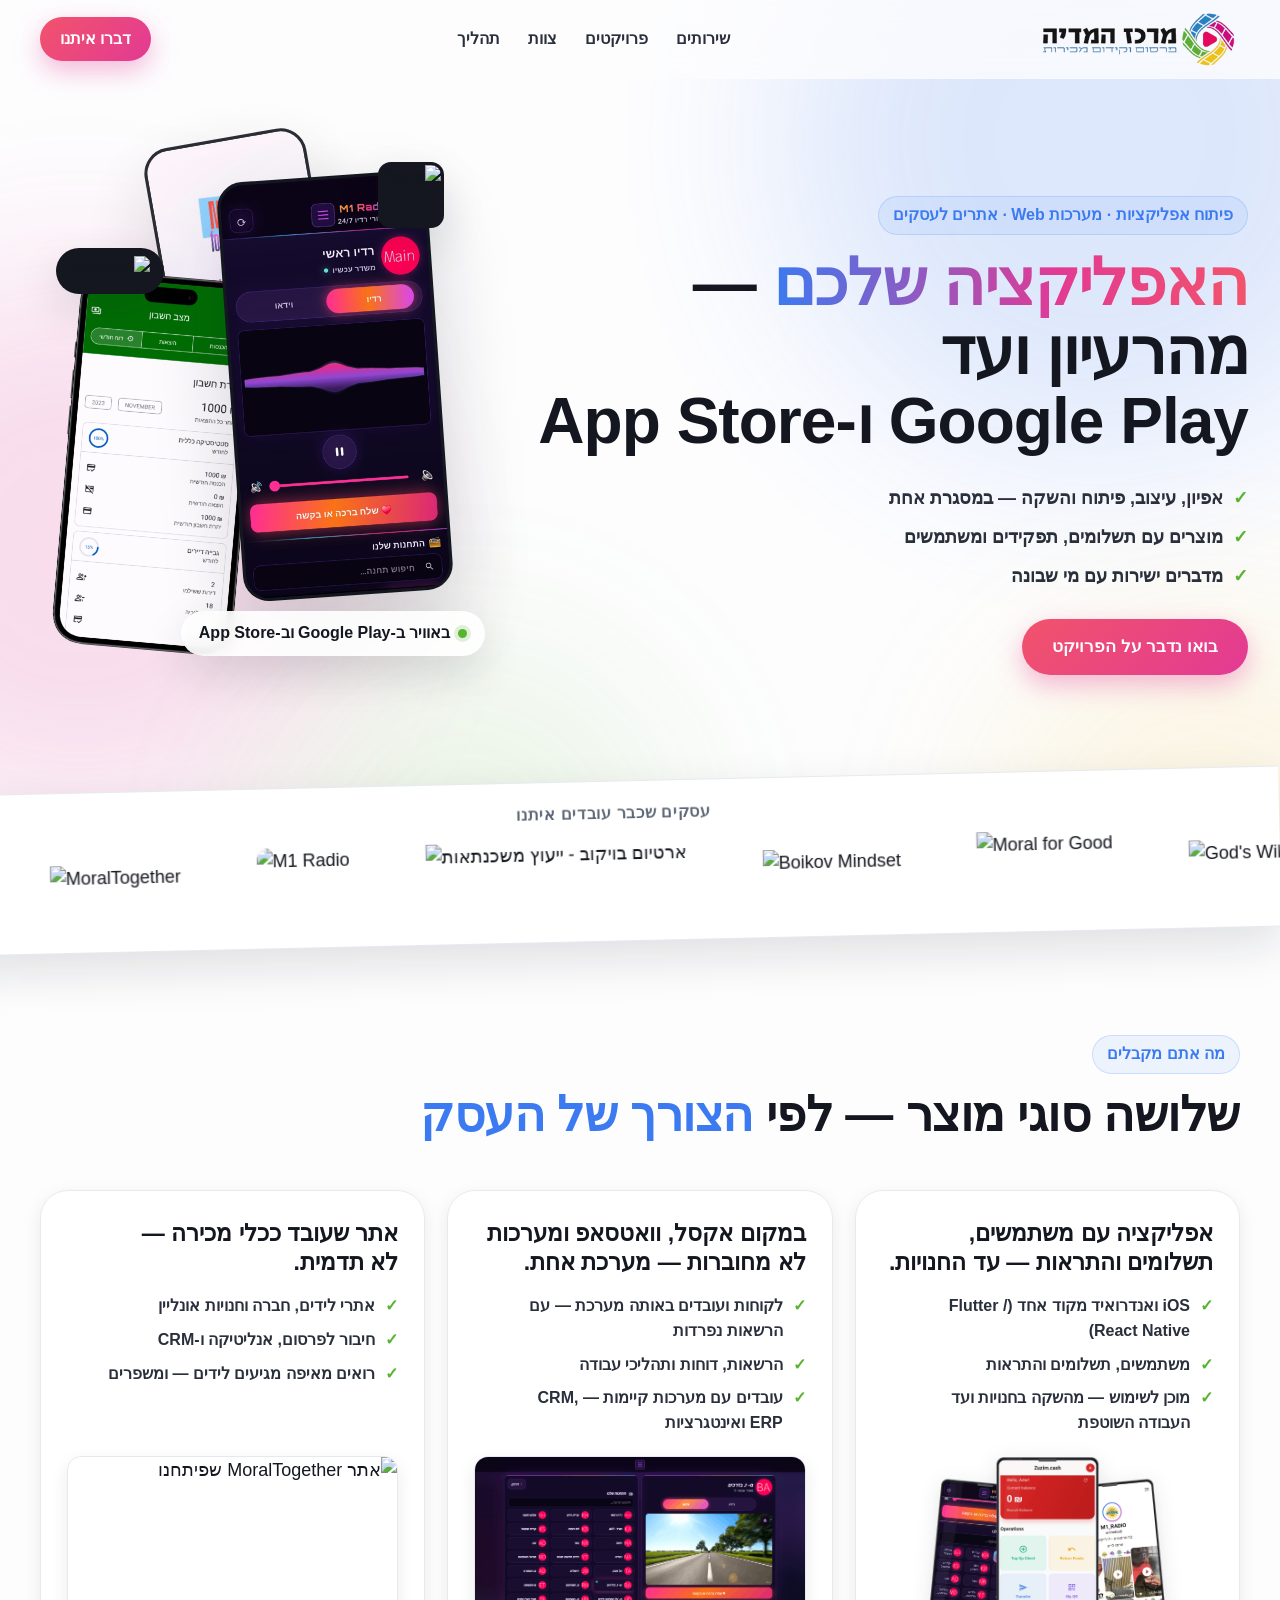
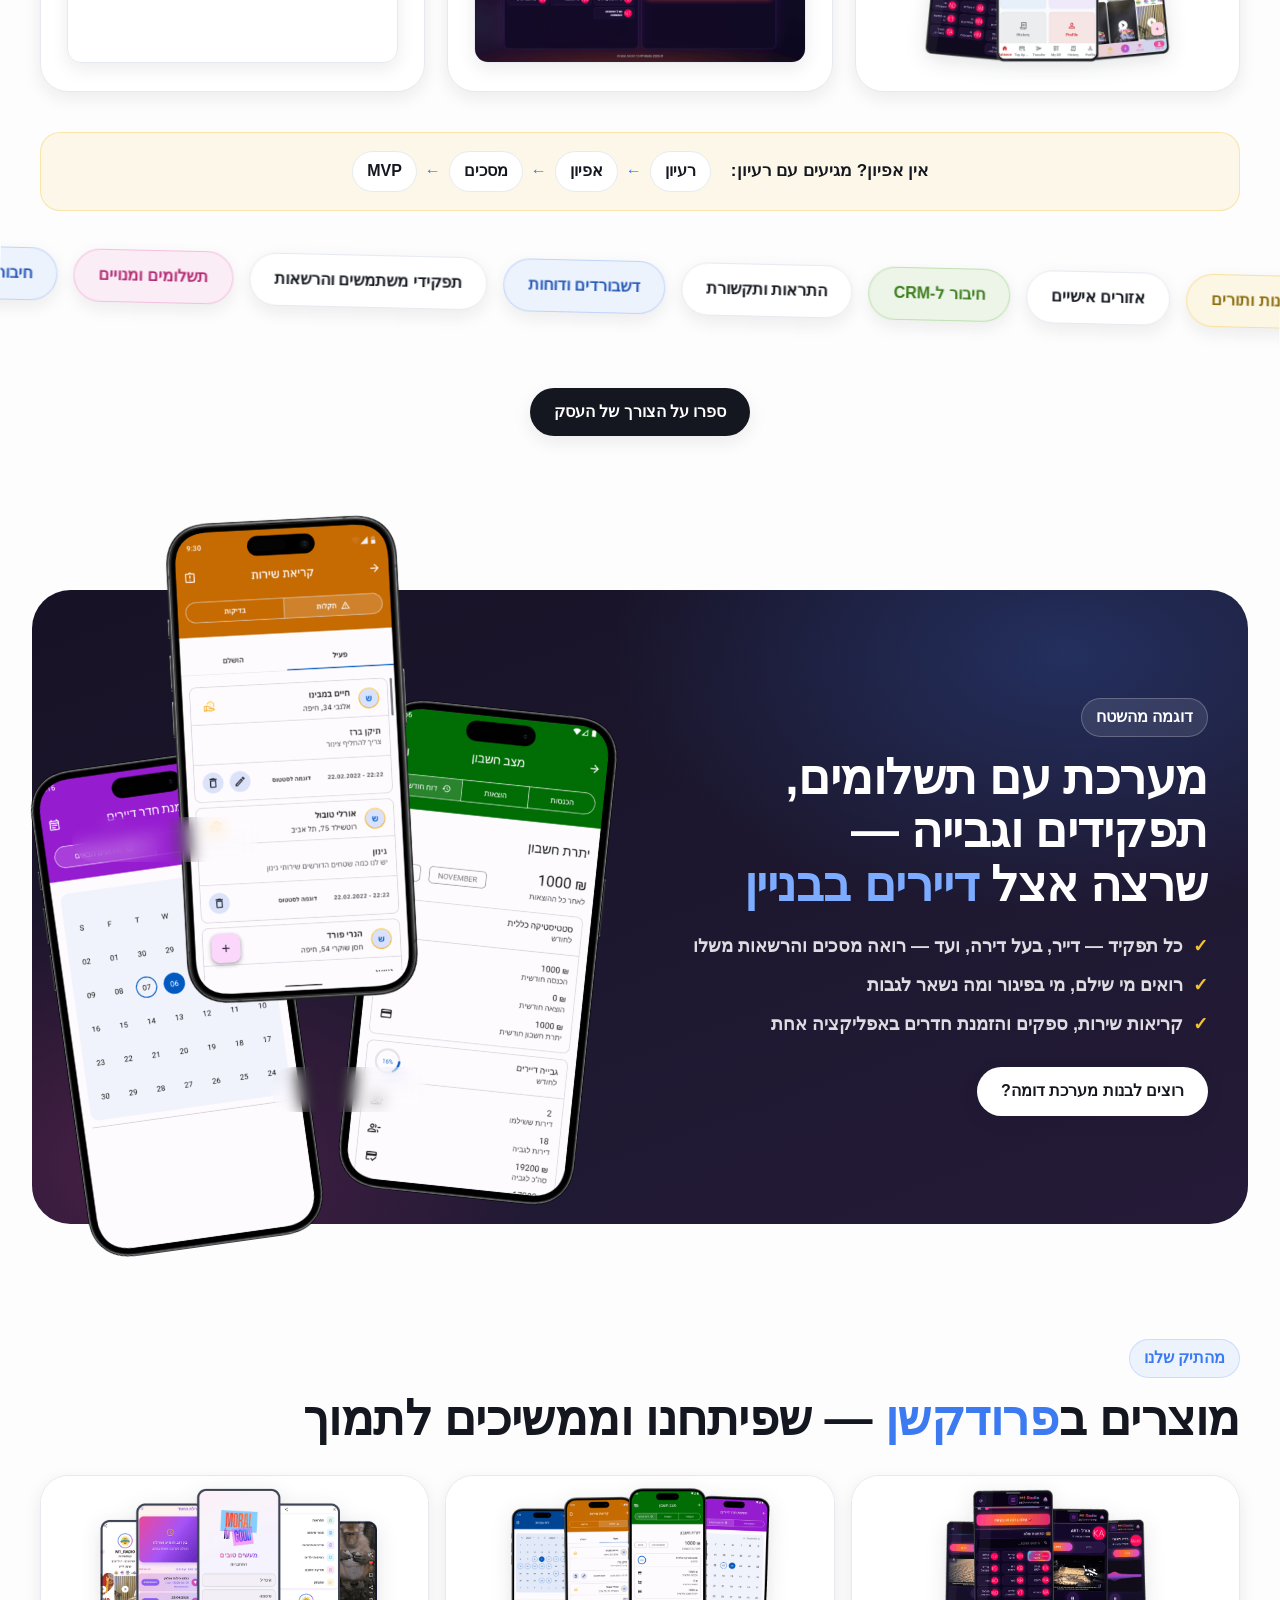
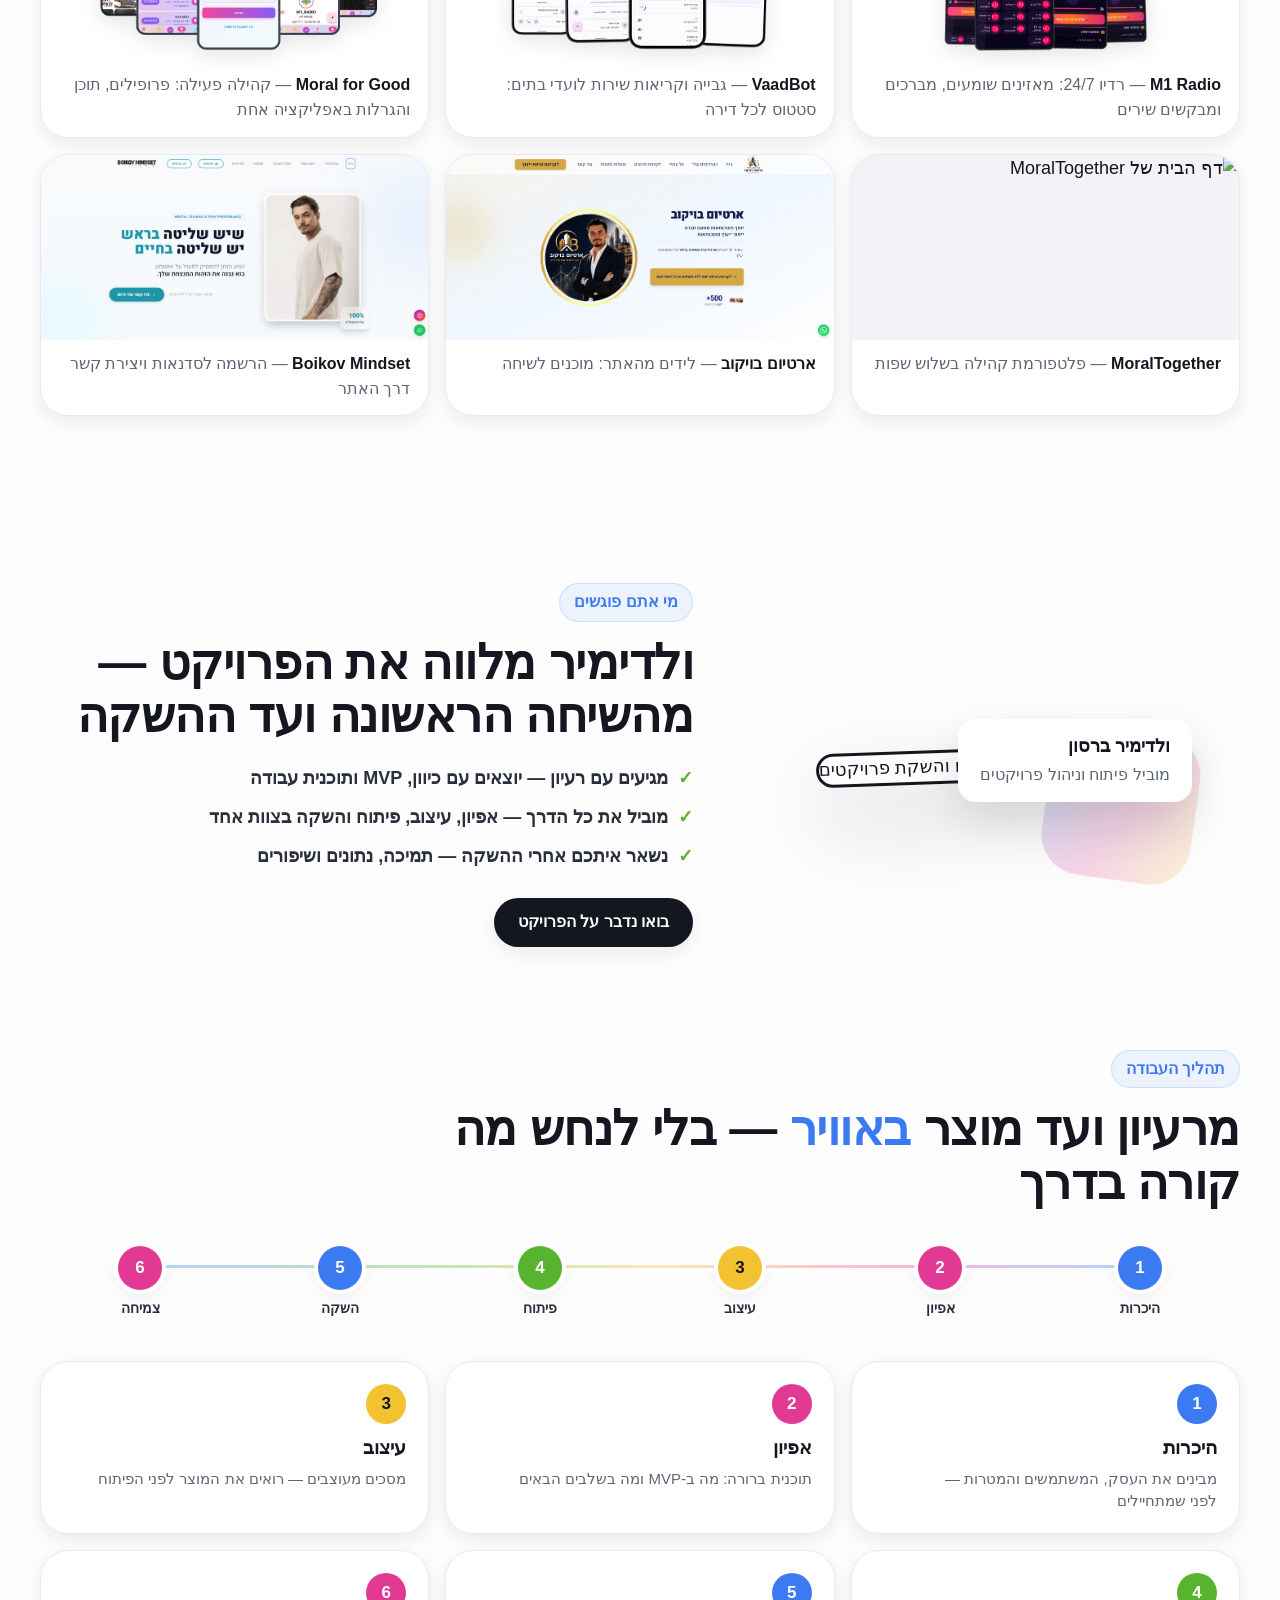
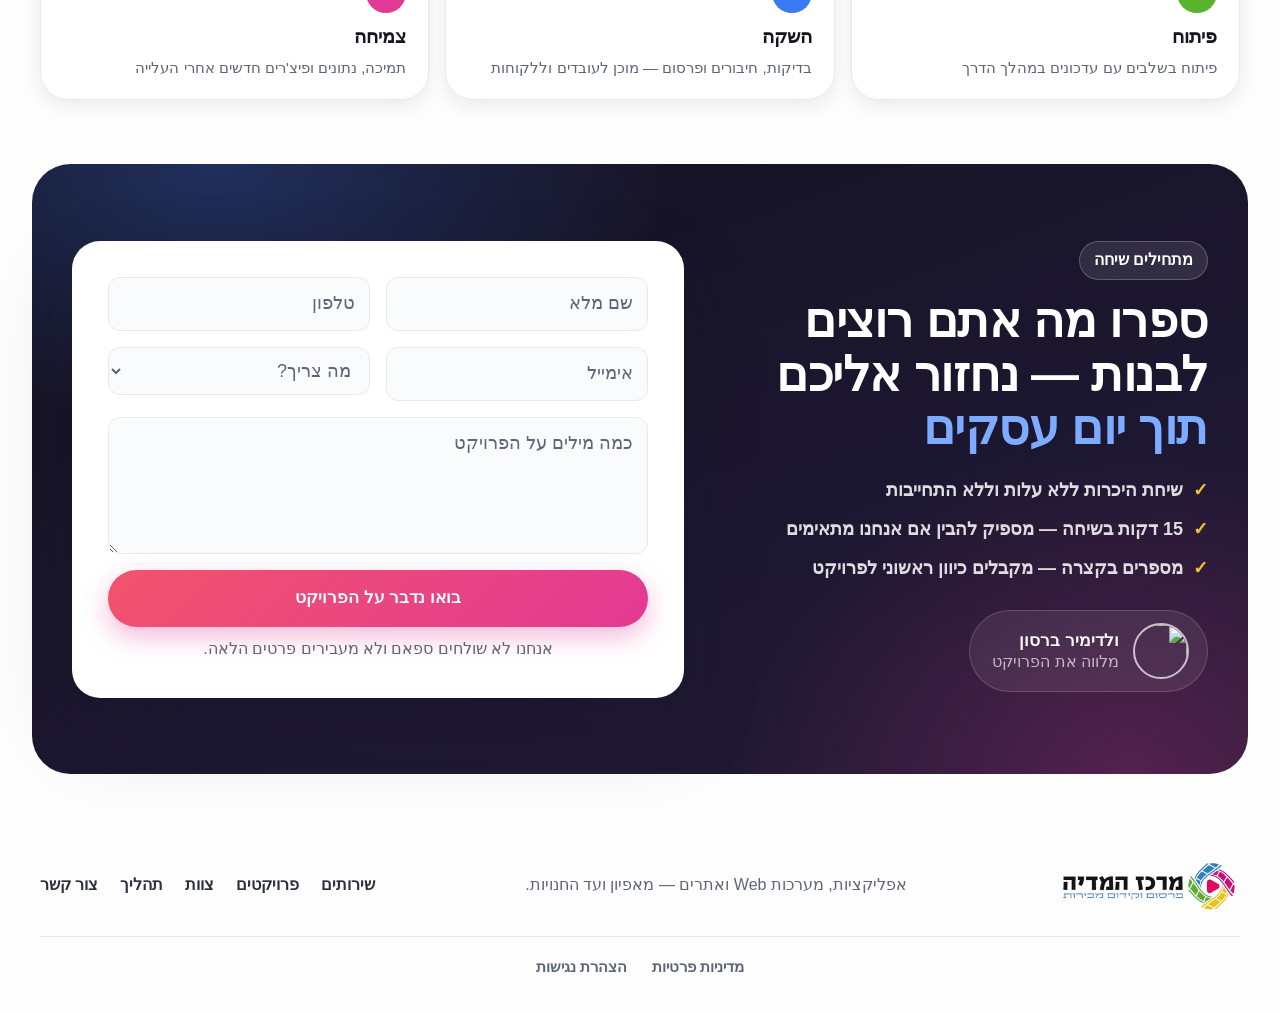
==== commit 328eb06a: "Add accessibility statement, privacy policy, and thank you page HTML files" ====
--- a/index.html
+++ b/index.html
@@ -25,7 +25,7 @@
 
     <header class="site-header" data-header>
       <nav class="nav" aria-label="ניווט ראשי">
-        <a class="brand" href="#top" aria-label="Merkaz Media">
+        <a class="brand" href="index.html" aria-label="Merkaz Media">
           <img src="assets/merkaz-media-black-trans-logo-small-descr.png" alt="Merkaz Media">
         </a>
         <div class="nav-links" data-nav-links>
@@ -35,7 +35,7 @@
           <a href="#process">תהליך</a>
         </div>
         <div class="nav-actions">
-          <a class="btn btn-primary btn-nav" href="#contact">דברו איתנו</a>
+          <a class="btn btn-primary btn-nav" href="#contact" data-contact-open>דברו איתנו</a>
           <button class="menu-toggle" type="button" aria-label="פתיחת תפריט" aria-expanded="false" data-menu-toggle>
             <span></span><span></span>
           </button>
@@ -50,35 +50,35 @@
         <div class="container hero-grid">
           <div class="hero-copy" data-reveal>
             <p class="eyebrow">פיתוח אפליקציות · מערכות Web · אתרים לעסקים</p>
-            <h1><span class="hl">האפליקציה שלכם</span> — מהרעיון ועד Google&nbsp;Play <span class="nowrap">ו-App&nbsp;Store</span></h1>
+            <h1><span class="hl">האפליקציה שלכם</span> — מהרעיון ועד <span class="hero-store-nowrap">Google&nbsp;Play <span class="hero-app-store">ו&#8209;App&nbsp;Store</span></span></h1>
             <ul class="slide-bullets">
               <li>אפיון, עיצוב, פיתוח והשקה — במסגרת אחת</li>
               <li>מוצרים עם תשלומים, תפקידים ומשתמשים</li>
               <li>מדברים ישירות עם מי שבונה</li>
             </ul>
             <div class="hero-actions">
-              <a class="btn btn-primary btn-lg" href="#contact">בואו נדבר על הפרויקט</a>
+              <a class="btn btn-primary btn-lg" href="#contact" data-contact-open>בואו נדבר על הפרויקט</a>
             </div>
           </div>
 
           <div class="hero-collage" aria-label="מסכים מהמוצרים שלנו">
             <figure class="shot shot-main" data-float="1">
-              <img src="assets/Works/m1-player.jpg" alt="אפליקציית M1 Radio - נגן רדיו חי">
+              <img src="assets/Works/m1-player.jpg" alt="אפליקציית M1 Radio - נגן רדיו חי" fetchpriority="high" decoding="async">
             </figure>
             <figure class="shot shot-side no-frame" data-float="2">
-              <img src="assets/Works/vaadbot-account.png" alt="אפליקציית VaadBot - מצב חשבון ועד הבית">
+              <img src="assets/Works/vaadbot-account.png" alt="אפליקציית VaadBot - מצב חשבון ועד הבית" loading="lazy" decoding="async">
             </figure>
             <figure class="shot shot-back" data-float="3">
-              <img src="assets/Works/mfg-login.jpg" alt="אפליקציית Moral for Good - מסך התחברות">
+              <img src="assets/Works/mfg-login.jpg" alt="אפליקציית Moral for Good - מסך התחברות" loading="lazy" decoding="async">
             </figure>
             <div class="float-chip chip-store" data-float="2">
-              <span class="dot"></span> באוויר ב-Google Play וב-App Store
+              <span class="dot"></span> באוויר ב-Google&nbsp;Play וב&#8209;App&nbsp;Store
             </div>
             <div class="float-chip chip-logo chip-logo-vaadbot" data-float="2">
-              <img src="assets/logos/logo-vaadbot-color.png" alt="VaadBot">
+              <img src="assets/logos/logo-vaadbot-color.png" alt="VaadBot" loading="lazy" decoding="async">
             </div>
             <div class="float-chip chip-logo chip-logo-m1" data-float="1">
-              <img src="assets/logos/logo-m1radio.png" alt="M1 Radio">
+              <img src="assets/logos/logo-m1radio.png" alt="M1 Radio" loading="lazy" decoding="async">
             </div>
           </div>
         </div>
@@ -89,14 +89,14 @@
             <p class="logo-strip-title">עסקים שכבר עובדים איתנו</p>
             <div class="logo-track" data-marquee>
               <div class="logo-group">
-                <span class="logo-pill pill-wide"><img src="assets/logos/logo-vaadbot-dark.png" alt="VaadBot"></span>
-                <span class="logo-pill pill-wide"><img src="assets/logos/logo-moraltogether.png" alt="MoralTogether"></span>
-                <span class="logo-pill pill-icon pill-m1"><img src="assets/logos/logo-m1radio.png" alt="M1 Radio"></span>
-                <span class="logo-pill pill-icon"><img src="assets/logos/logo-boikov-finance.png" alt="ארטיום בויקוב - ייעוץ משכנתאות"></span>
-                <span class="logo-pill pill-wide"><img src="assets/logos/iceking-logo.png" alt="Boikov Mindset"></span>
-                <span class="logo-pill pill-icon"><img src="assets/logos/logo-moralforgood.png" alt="Moral for Good"></span>
-                <span class="logo-pill pill-wide"><img src="assets/logos/logo-gwa-black.png" alt="God's Will Ambassador"></span>
-                <span class="logo-pill pill-wide"><img src="assets/logos/logo-vaadbit.png" alt="VaadBit"></span>
+                <span class="logo-pill pill-wide"><img src="assets/logos/logo-vaadbot-dark.png" alt="VaadBot" loading="lazy" decoding="async"></span>
+                <span class="logo-pill pill-wide"><img src="assets/logos/logo-moraltogether.png" alt="MoralTogether" loading="lazy" decoding="async"></span>
+                <span class="logo-pill pill-icon pill-m1"><img src="assets/logos/logo-m1radio.png" alt="M1 Radio" loading="lazy" decoding="async"></span>
+                <span class="logo-pill pill-icon"><img src="assets/logos/logo-boikov-finance.png" alt="ארטיום בויקוב - ייעוץ משכנתאות" loading="lazy" decoding="async"></span>
+                <span class="logo-pill pill-wide"><img src="assets/logos/iceking-logo.png" alt="Boikov Mindset" loading="lazy" decoding="async"></span>
+                <span class="logo-pill pill-icon"><img src="assets/logos/logo-moralforgood.png" alt="Moral for Good" loading="lazy" decoding="async"></span>
+                <span class="logo-pill pill-wide"><img src="assets/logos/logo-gwa-black.png" alt="God's Will Ambassador" loading="lazy" decoding="async"></span>
+                <span class="logo-pill pill-wide"><img src="assets/logos/logo-vaadbit.png" alt="VaadBit" loading="lazy" decoding="async"></span>
               </div>
               <div class="logo-group" aria-hidden="true"></div>
             </div>
@@ -120,7 +120,7 @@
                 <li>משתמשים, תשלומים והתראות</li>
                 <li>מוכן לשימוש — מהשקה בחנויות ועד העבודה השוטפת</li>
               </ul>
-              <img class="service-img service-img-wide service-img-soft-shadow" src="assets/Works/portfolio-apps-mockup.png" alt="מסכים מאפליקציות שפיתחנו — Zuzim.cash, M1 Radio ועוד" loading="lazy">
+              <img class="service-img service-img-wide service-img-soft-shadow" src="assets/Works/portfolio-apps-mockup.png" alt="מסכים מאפליקציות שפיתחנו — Zuzim.cash, M1 Radio ועוד" loading="lazy" decoding="async">
             </article>
 
             <article class="service-card" data-reveal>
@@ -130,7 +130,7 @@
                 <li>הרשאות, דוחות ותהליכי עבודה</li>
                 <li>עובדים עם מערכות קיימות — CRM, ERP ואינטגרציות</li>
               </ul>
-              <img class="service-img service-img-wide" src="assets/Works/M1-Radio-web-app-preview.png" alt="מערכת Web של M1 Radio" loading="lazy">
+              <img class="service-img service-img-wide" src="assets/Works/M1-Radio-web-app-preview.png" alt="מערכת Web של M1 Radio" loading="lazy" decoding="async">
             </article>
 
             <article class="service-card" data-reveal>
@@ -140,14 +140,27 @@
                 <li>חיבור לפרסום, אנליטיקה ו-CRM</li>
                 <li>רואים מאיפה מגיעים לידים — ומשפרים</li>
               </ul>
-              <img class="service-img service-img-wide" src="assets/Works/moraltogether-site.png" alt="אתר MoralTogether שפיתחנו" loading="lazy">
+              <img class="service-img service-img-wide" src="assets/Works/moraltogether-site-small.jpg" alt="אתר MoralTogether שפיתחנו" loading="lazy" decoding="async">
             </article>
           </div>
 
           <div class="discovery-strip" data-reveal>
             <strong>אין אפיון? מגיעים עם רעיון:</strong>
             <div class="discovery-steps">
-              <span>רעיון</span><span class="arr">←</span><span>אפיון</span><span class="arr">←</span><span>מסכים</span><span class="arr">←</span><span>MVP</span>
+              <div class="discovery-snake-top">
+                <span>רעיון</span>
+                <span class="arr" aria-hidden="true">←</span>
+                <span class="discovery-snake-axis">
+                  <span>אפיון</span>
+                  <span class="arr arr-down" aria-hidden="true">↓</span>
+                </span>
+                <span class="arr arr-across" aria-hidden="true">←</span>
+              </div>
+              <div class="discovery-snake-bottom">
+                <span>מסכים</span>
+                <span class="arr" aria-hidden="true">←</span>
+                <span>MVP</span>
+              </div>
             </div>
           </div>
         </div>
@@ -179,7 +192,7 @@
 
         <div class="container">
           <div class="section-cta" data-reveal>
-            <a class="btn btn-dark" href="#contact">ספרו על הצורך של העסק</a>
+            <a class="btn btn-dark" href="#contact" data-contact-open>ספרו על הצורך של העסק</a>
           </div>
         </div>
       </section>
@@ -195,12 +208,12 @@
               <li>רואים מי שילם, מי בפיגור ומה נשאר לגבות</li>
               <li>קריאות שירות, ספקים והזמנת חדרים באפליקציה אחת</li>
             </ul>
-            <a class="btn btn-light" href="#contact">רוצים לבנות מערכת דומה?</a>
+            <a class="btn btn-light" href="#contact" data-contact-open>רוצים לבנות מערכת דומה?</a>
           </div>
           <div class="deep-screens" aria-label="מסכים מתוך VaadBot">
-            <figure class="deep-phone dp-1 no-frame"><img src="assets/Works/vaadbot-account.png" alt="מצב חשבון ב-VaadBot" loading="lazy"></figure>
-            <figure class="deep-phone dp-2 no-frame"><img src="assets/Works/vaadbot-service.png" alt="קריאות שירות ב-VaadBot" loading="lazy"></figure>
-            <figure class="deep-phone dp-3 no-frame"><img src="assets/Works/vaadbot-calendar.png" alt="הזמנת חדר דיירים ב-VaadBot" loading="lazy"></figure>
+            <figure class="deep-phone dp-1 no-frame"><img src="assets/Works/vaadbot-account.png" alt="מצב חשבון ב-VaadBot" loading="lazy" decoding="async"></figure>
+            <figure class="deep-phone dp-2 no-frame"><img src="assets/Works/vaadbot-service.png" alt="קריאות שירות ב-VaadBot" loading="lazy" decoding="async"></figure>
+            <figure class="deep-phone dp-3 no-frame"><img src="assets/Works/vaadbot-calendar.png" alt="הזמנת חדר דיירים ב-VaadBot" loading="lazy" decoding="async"></figure>
             <div class="float-chip chip-roles" data-float="1"><span class="dot dot-green"></span> הרשאות לפי תפקיד</div>
             <div class="float-chip chip-pay" data-float="2"><span class="dot dot-yellow"></span> גבייה ותשלומים</div>
           </div>
@@ -218,7 +231,7 @@
           <div class="work-grid">
             <article class="work-card wc-wide work-card-soft-media" data-reveal>
               <div class="work-media wm-wide wm-contain">
-                <img src="assets/Works/portfolio-m1-collage.png" alt="M1 Radio — שידור חי, תחנות, ברכות ובקשות מהמאזינים" loading="lazy">
+                <img src="assets/Works/portfolio-m1-collage.png" alt="M1 Radio — שידור חי, תחנות, ברכות ובקשות מהמאזינים" loading="lazy" decoding="async">
               </div>
               <div class="work-body">
                 <p><strong>M1 Radio</strong> — רדיו 24/7: מאזינים שומעים, מברכים ומבקשים שירים</p>
@@ -227,7 +240,7 @@
 
             <article class="work-card wc-wide work-card-soft-media" data-reveal>
               <div class="work-media wm-wide wm-contain">
-                <img src="assets/Works/portfolio-vaadbot-collage.png" alt="VaadBot — ניהול ועד, גבייה וקריאות שירות" loading="lazy">
+                <img src="assets/Works/portfolio-vaadbot-collage.png" alt="VaadBot — ניהול ועד, גבייה וקריאות שירות" loading="lazy" decoding="async">
               </div>
               <div class="work-body">
                 <p><strong>VaadBot</strong> — גבייה וקריאות שירות לועדי בתים: סטטוס לכל דירה</p>
@@ -236,7 +249,7 @@
 
             <article class="work-card wc-wide work-card-soft-media" data-reveal>
               <div class="work-media wm-wide wm-contain">
-                <img src="assets/Works/mfg-collage.png" alt="Moral for Good — פרופילים, תוכן והגרלות לקהילה" loading="lazy">
+                <img src="assets/Works/mfg-collage.png" alt="Moral for Good — פרופילים, תוכן והגרלות לקהילה" loading="lazy" decoding="async">
               </div>
               <div class="work-body">
                 <p><strong>Moral for Good</strong> — קהילה פעילה: פרופילים, תוכן והגרלות באפליקציה אחת</p>
@@ -245,7 +258,7 @@
 
             <article class="work-card wc-wide" data-reveal>
               <div class="work-media wm-wide">
-                <img src="assets/Works/moraltogether-site.png" alt="דף הבית של MoralTogether" loading="lazy">
+                <img src="assets/Works/moraltogether-site-small.jpg" alt="דף הבית של MoralTogether" loading="lazy" decoding="async">
               </div>
               <div class="work-body">
                 <p><strong>MoralTogether</strong> — פלטפורמת קהילה בשלוש שפות</p>
@@ -254,7 +267,7 @@
 
             <article class="work-card wc-wide" data-reveal>
               <div class="work-media wm-wide">
-                <img src="assets/Works/boikov-finance-hero.png" alt="אתר ארטיום בויקוב - ייעוץ משכנתאות" loading="lazy">
+                <img src="assets/Works/boikov-finance-hero.png" alt="אתר ארטיום בויקוב - ייעוץ משכנתאות" loading="lazy" decoding="async">
               </div>
               <div class="work-body">
                 <p><strong>ארטיום בויקוב</strong> — לידים מהאתר: מוכנים לשיחה</p>
@@ -263,7 +276,7 @@
 
             <article class="work-card wc-wide" data-reveal>
               <div class="work-media wm-wide">
-                <img src="assets/Works/iceking-hero.png" alt="אתר Boikov Mindset - אימון מנטלי" loading="lazy">
+                <img src="assets/Works/iceking-hero.png" alt="אתר Boikov Mindset - אימון מנטלי" loading="lazy" decoding="async">
               </div>
               <div class="work-body">
                 <p><strong>Boikov Mindset</strong> — הרשמה לסדנאות ויצירת קשר דרך האתר</p>
@@ -277,21 +290,21 @@
       <section class="section team" id="team">
         <div class="container team-grid">
           <div class="team-media" data-reveal>
-            <img src="assets/vladimir-berson.jpg" alt="ולדימיר ברסון - מוביל פיתוח והשקת פרויקטים" loading="lazy">
+            <img src="assets/vladimir-berson.jpg" alt="ולדימיר ברסון - מוביל פיתוח והשקת פרויקטים" loading="lazy" decoding="async">
             <div class="team-badge">
               <strong>ולדימיר ברסון</strong>
-              <span>מוביל פיתוח ומסירת פרויקטים</span>
+              <span>מוביל פיתוח וניהול פרויקטים</span>
             </div>
           </div>
           <div class="team-copy" data-reveal>
             <p class="eyebrow">מי אתם פוגשים</p>
             <h2>ולדימיר מלווה את הפרויקט — מהשיחה הראשונה ועד ההשקה</h2>
             <ul class="slide-bullets">
-              <li>ולדימיר מלווה כל פרויקט אישית — בלי שכבות תיווך</li>
-              <li>אפיון, עיצוב ופיתוח — צוות אחד, בלי קבלני משנה</li>
-              <li>אחרי ההשקה: תמיכה, אנליטיקה והמשך פיתוח</li>
+              <li>מגיעים עם רעיון — יוצאים עם כיוון, MVP ותוכנית עבודה</li>
+              <li>מוביל את כל הדרך — אפיון, עיצוב, פיתוח והשקה בצוות אחד</li>
+              <li>נשאר איתכם אחרי ההשקה — תמיכה, נתונים ושיפורים</li>
             </ul>
-            <a class="btn btn-dark" href="#contact">בואו נדבר על הפרויקט</a>
+            <a class="btn btn-dark" href="#contact" data-contact-open>בואו נדבר על הפרויקט</a>
           </div>
         </div>
       </section>
@@ -378,7 +391,7 @@
               <li>מספרים בקצרה — מקבלים כיוון ראשוני לפרויקט</li>
             </ul>
             <div class="contact-person">
-              <img src="assets/vladimir-berson.jpg" alt="" loading="lazy">
+              <img src="assets/vladimir-berson.jpg" alt="" loading="lazy" decoding="async">
               <div>
                 <strong>ולדימיר ברסון</strong>
                 <span>מלווה את הפרויקט</span>
@@ -388,21 +401,17 @@
           <form class="contact-form" data-contact-form novalidate>
             <div class="form-grid">
               <div class="form-field">
-                <label for="f-name">שם מלא</label>
-                <input id="f-name" name="name" autocomplete="name" required>
+                <input id="f-name" name="name" autocomplete="name" placeholder="שם מלא" aria-label="שם מלא" required>
               </div>
               <div class="form-field">
-                <label for="f-phone">טלפון</label>
-                <input id="f-phone" name="phone" type="tel" autocomplete="tel" required>
+                <input id="f-phone" name="phone" type="tel" autocomplete="tel" placeholder="טלפון" aria-label="טלפון" required>
               </div>
               <div class="form-field">
-                <label for="f-email">אימייל</label>
-                <input id="f-email" name="email" type="email" autocomplete="email">
+                <input id="f-email" name="email" type="email" autocomplete="email" placeholder="אימייל" aria-label="אימייל">
               </div>
               <div class="form-field">
-                <label for="f-need">מה צריך?</label>
-                <select id="f-need" name="need" required>
-                  <option value="">בחרו אפשרות</option>
+                <select id="f-need" name="need" required aria-label="מה צריך?">
+                  <option value="" selected hidden>מה צריך?</option>
                   <option>אפליקציה</option>
                   <option>מערכת Web</option>
                   <option>אתר עסקי</option>
@@ -412,8 +421,7 @@
                 </select>
               </div>
               <div class="form-field full">
-                <label for="f-msg">כמה מילים על הפרויקט</label>
-                <textarea id="f-msg" name="message" rows="4" placeholder="מה הבעיה או הרעיון? איפה זה עומד היום?" required></textarea>
+                <textarea id="f-msg" name="message" rows="4" placeholder="כמה מילים על הפרויקט" aria-label="כמה מילים על הפרויקט" required></textarea>
               </div>
               <div class="form-field full">
                 <button class="btn btn-primary btn-lg btn-submit" type="submit">בואו נדבר על הפרויקט</button>
@@ -428,6 +436,31 @@
         </div>
       </section>
     </main>
+
+    <div class="contact-popup" id="contact-popup" hidden aria-hidden="true">
+      <button type="button" class="contact-popup-backdrop" aria-label="סגירה"></button>
+      <div class="contact-popup-panel" role="dialog" aria-modal="true" aria-labelledby="contact-popup-title">
+        <button type="button" class="contact-popup-close" aria-label="סגירה">&times;</button>
+        <form class="contact-form contact-popup-form" data-contact-popup-form novalidate>
+          <h2 class="contact-popup-title" id="contact-popup-title">נחזור אליכם <span class="hl-accent">תוך יום עסקים</span></h2>
+          <p class="contact-popup-lead">שיחת היכרות קצרה — מספיק שם וטלפון.</p>
+          <div class="contact-popup-fields">
+            <div class="form-field">
+              <input id="popup-name" name="name" autocomplete="name" placeholder="שם מלא" aria-label="שם מלא" required>
+            </div>
+            <div class="form-field">
+              <input id="popup-phone" name="phone" type="tel" autocomplete="tel" placeholder="טלפון" aria-label="טלפון" required>
+            </div>
+          </div>
+          <button class="btn btn-primary btn-lg btn-submit" type="submit">לתיאום שיחה</button>
+          <p class="form-note">אנחנו לא שולחים ספאם ולא מעבירים פרטים הלאה.</p>
+          <div class="success-message" tabindex="-1" hidden>
+            <strong>תודה, קיבלנו את הפרטים!</strong>
+            <span>נחזור אליכם בהקדם.</span>
+          </div>
+        </form>
+      </div>
+    </div>
 
     <div class="work-lightbox" id="work-lightbox" hidden aria-hidden="true">
       <button type="button" class="work-lightbox-backdrop" aria-label="סגירה"></button>
@@ -439,7 +472,7 @@
 
     <footer class="site-footer">
       <div class="container footer-inner">
-        <a class="brand" href="#top"><img src="assets/merkaz-media-black-trans-logo-small-descr.png" alt="Merkaz Media"></a>
+        <a class="brand" href="index.html"><img src="assets/merkaz-media-black-trans-logo-small-descr.png" alt="Merkaz Media" loading="lazy" decoding="async"></a>
         <span>אפליקציות, מערכות Web ואתרים — מאפיון ועד החנויות.</span>
         <nav class="footer-nav" aria-label="ניווט תחתון">
           <a href="#services">שירותים</a>
@@ -448,6 +481,10 @@
           <a href="#process">תהליך</a>
           <a href="#contact">צור קשר</a>
         </nav>
+        <nav class="footer-legal" aria-label="מסמכים משפטיים">
+          <a href="privacy-policy.html">מדיניות פרטיות</a>
+          <a href="accessibility.html">הצהרת נגישות</a>
+        </nav>
       </div>
     </footer>
 
--- a/styles.css
+++ b/styles.css
@@ -297,11 +297,22 @@
 
 .hero { position: relative; padding-top: clamp(40px, 6vw, 80px); }
 
+.hero > .container {
+  padding-inline: clamp(16px, 3vw, 32px);
+}
+
 .hero-grid {
   display: grid;
   grid-template-columns: 1.05fr 0.95fr;
   align-items: center;
-  gap: clamp(24px, 4vw, 60px);
+  gap: clamp(12px, 2vw, 28px);
+}
+
+.hero-copy h1 .hero-store-nowrap { white-space: nowrap; }
+
+.hero-copy h1 .hero-app-store {
+  white-space: nowrap;
+  hyphens: none;
 }
 
 .hero-copy .slide-bullets { max-width: 520px; }
@@ -614,7 +625,7 @@
   font-size: 16px;
 }
 
-.discovery-steps span:not(.arr) {
+.discovery-steps span:not(.arr):not(.discovery-snake-axis) {
   padding: 7px 14px;
   border-radius: 999px;
   background: #fff;
@@ -623,6 +634,16 @@
 
 .discovery-steps .arr { color: var(--blue); }
 
+.discovery-snake-top,
+.discovery-snake-bottom,
+.discovery-snake-axis {
+  display: contents;
+}
+
+.arr-down {
+  display: none;
+}
+
 .section-cta { margin-top: clamp(32px, 4vw, 48px); text-align: center; }
 
 /* ---------- capabilities marquee (flat row, inside services) ---------- */
@@ -630,8 +651,8 @@
 .cap-marquee {
   direction: ltr;
   overflow: hidden;
-  width: 102%;
-  margin-inline: -1%;
+  width: 104%;
+  margin-left: -4%;
   max-width: 100vw;
   margin-top: clamp(24px, 3vw, 36px);
   transform: rotate(1.3deg);
@@ -857,14 +878,6 @@
 
 body.work-lightbox-open { overflow: hidden; }
 
-@media (max-width: 640px) {
-  .work-lightbox-close {
-    top: auto;
-    bottom: calc(100% + 10px);
-    inset-inline-end: 0;
-  }
-}
-
 /* ---------- team + process ---------- */
 
 .team-grid {
@@ -921,7 +934,7 @@
 /* ---------- process ---------- */
 
 .process {
-  padding: clamp(40px, 5vw, 64px) 0;
+  padding: 0 0 clamp(40px, 5vw, 64px);
   scroll-margin-top: 100px;
 }
 
@@ -1090,11 +1103,9 @@
   gap: 16px;
 }
 
-.form-field { display: flex; flex-direction: column; gap: 6px; }
+.form-field { display: flex; flex-direction: column; }
 
 .form-field.full { grid-column: 1 / -1; }
-
-.form-field label { font-weight: 700; font-size: 16px; }
 
 .form-field input,
 .form-field select,
@@ -1103,10 +1114,36 @@
   border: 1.5px solid var(--line);
   border-radius: 12px;
   background: #fafbfc;
+  color: var(--ink);
   transition: border-color 0.2s ease, box-shadow 0.2s ease;
 }
 
+.form-field input::placeholder,
+.form-field textarea::placeholder {
+  color: var(--muted);
+  opacity: 1;
+}
+
+.form-field select:invalid {
+  color: var(--muted);
+}
+
+.form-field select option {
+  color: var(--ink);
+}
+
 .form-field textarea { resize: vertical; min-height: 96px; }
+
+#f-phone,
+#popup-phone {
+  direction: ltr;
+  text-align: right;
+}
+
+#f-phone::placeholder,
+#popup-phone::placeholder {
+  text-align: right;
+}
 
 .form-field input:focus,
 .form-field select:focus,
@@ -1144,6 +1181,129 @@
 
 .success-message strong { font-size: 22px; }
 .success-message span { color: var(--muted); }
+
+/* contact popup */
+.contact-popup {
+  position: fixed;
+  inset: 0;
+  z-index: 400;
+  display: flex;
+  align-items: center;
+  justify-content: center;
+  padding: clamp(16px, 4vw, 32px);
+}
+
+.contact-popup[hidden] { display: none; }
+
+.contact-popup-backdrop {
+  position: absolute;
+  inset: 0;
+  border: none;
+  padding: 0;
+  background: rgba(14, 17, 24, 0.55);
+  backdrop-filter: blur(6px);
+  -webkit-backdrop-filter: blur(6px);
+  cursor: pointer;
+}
+
+.contact-popup-panel {
+  position: relative;
+  z-index: 1;
+  width: min(440px, 100%);
+  max-height: calc(100vh - 32px);
+  min-width: 0;
+  border-radius: var(--radius-lg);
+  overflow: hidden;
+  background: linear-gradient(165deg, #e8ebf1 0%, #f0f2f6 48%, #e9edf3 100%);
+  border: 1px solid #d8dde8;
+  box-shadow: var(--shadow-lg);
+}
+
+.contact-popup-close {
+  position: absolute;
+  top: 14px;
+  left: 14px;
+  right: auto;
+  width: 36px;
+  height: 36px;
+  border: none;
+  border-radius: 50%;
+  background: transparent;
+  color: var(--ink-soft);
+  font-size: 28px;
+  line-height: 1;
+  cursor: pointer;
+  transition: color 0.2s ease;
+  z-index: 2;
+}
+
+.contact-popup-close:hover {
+  background: transparent;
+  color: var(--ink);
+}
+
+.contact-popup-form {
+  width: 100%;
+  max-height: calc(100vh - 32px);
+  overflow-y: auto;
+  padding: clamp(28px, 4vw, 36px) clamp(22px, 4vw, 32px) clamp(22px, 4vw, 28px);
+  box-sizing: border-box;
+  background: transparent;
+  border: none;
+  box-shadow: none;
+  border-radius: 0;
+}
+
+.contact-popup-form .success-message {
+  background: linear-gradient(165deg, #e8ebf1 0%, #f0f2f6 48%, #e9edf3 100%);
+}
+
+.contact-popup-title {
+  margin: 0 0 8px;
+  font-size: clamp(24px, 4vw, 28px);
+  line-height: 1.15;
+  text-align: center;
+}
+
+.contact-popup-lead {
+  margin: 0 0 22px;
+  text-align: center;
+  color: var(--muted);
+  font-size: 16px;
+  line-height: 1.45;
+}
+
+.contact-popup-fields {
+  display: grid;
+  grid-template-columns: minmax(0, 1fr) minmax(0, 1fr);
+  gap: 14px;
+  width: 100%;
+  margin-bottom: 18px;
+}
+
+.contact-popup-fields .form-field {
+  min-width: 0;
+}
+
+.contact-popup-fields input {
+  width: 100%;
+  min-width: 0;
+  max-width: 100%;
+  box-sizing: border-box;
+  background: #fff;
+  border-color: #d5dbe6;
+  box-shadow: 0 2px 10px rgba(20, 23, 31, 0.05);
+}
+
+.contact-popup-fields input:focus {
+  border-color: var(--blue);
+  background: #fff;
+  box-shadow:
+    0 0 0 4px rgba(59, 122, 240, 0.14),
+    0 2px 10px rgba(20, 23, 31, 0.05);
+}
+
+body.contact-popup-open { overflow: hidden; }
 
 .success-message::before {
   content: "✓";
@@ -1183,6 +1343,199 @@
 
 .footer-nav a:hover { color: var(--blue); }
 
+.footer-legal {
+  flex: 1 1 100%;
+  display: flex;
+  flex-wrap: wrap;
+  justify-content: center;
+  gap: 10px 24px;
+  margin-top: 6px;
+  padding-top: 18px;
+  border-top: 1px solid var(--line);
+  font-size: 15px;
+  font-weight: 600;
+  color: var(--muted);
+}
+
+.footer-legal a:hover { color: var(--blue); }
+
+/* ---------- sub pages (legal, thanks) ---------- */
+
+.page-sub .sub-main {
+  padding-top: 88px;
+  min-height: calc(100vh - 180px);
+}
+
+.sub-page {
+  padding-top: clamp(32px, 6vw, 64px);
+  padding-bottom: clamp(48px, 8vw, 96px);
+}
+
+.sub-page-inner {
+  max-width: 760px;
+}
+
+.legal-page h1 {
+  margin: 0 0 32px;
+  font-size: clamp(32px, 5vw, 44px);
+  line-height: 1.15;
+}
+
+.legal-body {
+  color: var(--ink-soft);
+  line-height: 1.75;
+  font-size: 17px;
+}
+
+.legal-body:empty {
+  display: none;
+}
+
+.legal-updated {
+  margin: -20px 0 28px;
+  font-size: 16px;
+  color: var(--muted);
+}
+
+.legal-body h2 {
+  margin: 2.4em 0 0.8em;
+  font-size: clamp(20px, 2.5vw, 24px);
+  line-height: 1.3;
+  color: var(--ink);
+}
+
+.legal-body h2:first-child {
+  margin-top: 0;
+}
+
+.legal-body p {
+  margin: 0 0 1em;
+}
+
+.legal-body ul {
+  margin: 0 0 1.1em;
+  padding: 0 1.2em 0 0;
+}
+
+.legal-body li {
+  margin-bottom: 0.55em;
+}
+
+.legal-meta {
+  margin: 0 0 2em;
+  padding: 20px 22px;
+  border-radius: var(--radius);
+  background: rgba(59, 122, 240, 0.05);
+  border: 1px solid rgba(59, 122, 240, 0.12);
+}
+
+.legal-meta dt {
+  margin-top: 10px;
+  font-weight: 700;
+  color: var(--ink);
+}
+
+.legal-meta dt:first-child {
+  margin-top: 0;
+}
+
+.legal-meta dd {
+  margin: 4px 0 0;
+}
+
+.legal-meta dd:empty::before {
+  content: "—";
+  color: var(--muted);
+}
+
+.legal-ph {
+  color: var(--muted);
+  font-weight: 600;
+}
+
+.legal-contact p {
+  margin-bottom: 0.45em;
+}
+
+.thanks-page {
+  display: flex;
+  align-items: center;
+  justify-content: center;
+  min-height: calc(100vh - 260px);
+  padding-top: clamp(24px, 5vw, 48px);
+  padding-bottom: clamp(48px, 8vw, 96px);
+}
+
+.thanks-card {
+  position: relative;
+  max-width: 540px;
+  margin: 0 auto;
+  padding: clamp(40px, 8vw, 56px) clamp(28px, 6vw, 48px);
+  text-align: center;
+  border-radius: var(--radius-lg);
+  background: linear-gradient(165deg, #ffffff 0%, #f8f9fc 52%, #f2f4f9 100%);
+  border: 1px solid var(--line);
+  box-shadow: var(--shadow-md);
+  overflow: hidden;
+  animation: thanks-in 0.75s ease both;
+}
+
+.thanks-card::before {
+  content: "";
+  position: absolute;
+  inset: 0 0 auto;
+  height: 4px;
+  background: var(--grad-brand);
+}
+
+.thanks-icon {
+  display: grid;
+  place-items: center;
+  width: 76px;
+  height: 76px;
+  margin: 0 auto 26px;
+  border-radius: 50%;
+  background: linear-gradient(145deg, rgba(88, 179, 46, 0.2), rgba(88, 179, 46, 0.08));
+  border: 1px solid rgba(88, 179, 46, 0.24);
+  color: var(--green);
+  font-size: 36px;
+  font-weight: 800;
+  line-height: 1;
+  box-shadow: 0 10px 28px rgba(88, 179, 46, 0.14);
+}
+
+.thanks-card h1 {
+  margin: 0 0 14px;
+  font-size: clamp(30px, 5vw, 40px);
+  line-height: 1.2;
+}
+
+.thanks-lead {
+  margin: 0;
+  max-width: 36ch;
+  margin-inline: auto;
+  font-size: clamp(18px, 2.4vw, 21px);
+  font-weight: 600;
+  color: var(--ink-soft);
+  line-height: 1.65;
+}
+
+@keyframes thanks-in {
+  from {
+    opacity: 0;
+    translate: 0 22px;
+  }
+
+  to {
+    opacity: 1;
+    translate: 0 0;
+  }
+}
+
+@media (prefers-reduced-motion: reduce) {
+  .thanks-card { animation: none; }
+}
+
 /* ---------- reveal on scroll ---------- */
 
 [data-reveal] {
@@ -1216,10 +1569,12 @@
    Responsive
    ============================================================ */
 
+@media (max-width: 1180px) {
+  .hero-grid { grid-template-columns: 1fr; }
+  .hero-collage { min-height: 480px; max-width: 560px; margin: 40px auto 0; width: 100%; }
+}
+
 @media (max-width: 1080px) {
-  .hero-grid { grid-template-columns: 1fr; }
-  .hero-collage { min-height: 480px; max-width: 560px; margin: 20px auto 0; width: 100%; }
-
   .service-grid { grid-template-columns: 1fr; }
   .service-img { max-width: 480px; align-self: center; }
   .service-img-phone { max-width: 260px; }
@@ -1228,7 +1583,7 @@
   .deep-screens { min-height: 430px; max-width: 560px; margin: 70px auto 0; width: 100%; }
 
   .wc-tall { grid-column: span 6; }
-  .wc-wide { grid-column: span 12; }
+  .wc-wide { grid-column: span 6; }
 
   .team-grid { grid-template-columns: 1fr; }
   .team-media { max-width: 340px; }
@@ -1239,6 +1594,46 @@
 }
 
 @media (max-width: 768px) {
+  /* mobile typography: h1/h2 = 34px, body = 18px, labels = 16px */
+  h1, h2 {
+    font-size: 34px;
+    line-height: 1.12;
+  }
+
+  h3,
+  .service-card h3,
+  .process .step h3 {
+    font-size: 22px;
+    font-weight: 800;
+    line-height: 1.25;
+  }
+
+  .slide-bullets,
+  .service-card .slide-bullets,
+  .work-body p,
+  .process .step p,
+  .discovery-strip,
+  .discovery-steps,
+  .team-badge strong,
+  .team-badge span,
+  .contact-person span,
+  .form-field input,
+  .form-field select,
+  .form-field textarea,
+  .btn,
+  .btn-lg,
+  .nav-links,
+  .footer-inner,
+  .footer-nav,
+  .success-message span {
+    font-size: 18px;
+  }
+
+  .contact-person strong,
+  .success-message strong {
+    font-size: 20px;
+  }
+
   .nav { gap: 10px; padding-block: 10px; }
   .site-header .brand img { height: 46px; }
   .btn-nav { padding: 9px 14px; font-size: 16px; }
@@ -1271,50 +1666,110 @@
 
   .hero { padding-top: 28px; }
   .hero-collage { min-height: 420px; }
+  .hero-copy h1 .hero-store-nowrap { white-space: normal; }
+  .hero-copy h1 .hero-app-store { white-space: nowrap; }
+  .hero-actions { flex-direction: column; }
+  .btn-lg { width: 100%; }
   .shot-main { width: 46%; right: 8%; }
   .shot-side { width: 40%; }
   .shot-back { width: 36%; left: 28%; }
   .chip-store { bottom: 20px; right: 2%; }
-
-  .logo-strip { margin-bottom: -30px; }
-  .logo-pill { height: 48px; padding: 8px 16px; }
-  .logo-pill img { max-height: 28px; }
-
-  .deep-screens { min-height: 380px; margin-top: 90px; }
-  .dp-2 { top: -80px; }
-
-  .wc-tall { grid-column: span 12; }
-
-  .steps { grid-template-columns: 1fr; }
-
-  .process-rail {
-    grid-template-columns: repeat(3, 1fr);
-    row-gap: 20px;
-    padding-top: 4px;
-  }
-
-  .process-rail::before { display: none; }
-
-  .process-rail .step-num { width: 40px; height: 40px; font-size: 16px; }
-
-  .team-grid { grid-template-columns: 1fr; }
-  .team-media { max-width: 340px; }
-
-  .form-grid { grid-template-columns: 1fr; }
-
-  .footer-inner { flex-direction: column; text-align: center; }
-}
-
-@media (max-width: 480px) {
-  .hero-collage { min-height: 360px; }
-  .btn-lg { width: 100%; }
-  .hero-actions { flex-direction: column; }
-  .btn-nav { padding: 8px 12px; font-size: 16px; }
-  .chip-logo-vaadbot { top: 68px; left: -2%; }
-  .chip-logo-m1 { top: 2px; right: 6%; }
+  .chip-pay { top: 370px; right: 15%; }
+  .chip-logo-vaadbot { top: 100px; left: -2%; }
+  .chip-logo-m1 { top: 2px; right: 6%; padding: 4px; }
+  .chip-logo { padding: 6px 10px; }
   .chip-logo img { height: 24px; }
   .chip-logo-m1 img { height: 38px; width: 38px; }
   .float-chip { font-size: 16px; padding: 8px 14px; }
-  .chip-logo { padding: 6px 10px; }
-  .chip-logo-m1 { padding: 4px; }
-}
+
+  .logo-strip { margin-bottom: -30px; }
+  .logo-strip-inner { padding: 12px 0 14px; }
+  .logo-strip-title { margin-bottom: 8px; }
+  .logo-pill { height: auto; padding: 5px 16px; }
+  .logo-pill img { max-height: 40px; height: auto; }
+  .pill-icon img { height: 48px; max-height: none; }
+  .pill-wide img { height: 42px; max-height: none; }
+
+  .deep-screens { min-height: 380px; max-width: 400px; margin-top: 90px; }
+  .dp-2 { top: -80px; }
+
+  .wc-tall { grid-column: span 12; }
+  .wc-wide { grid-column: span 12; }
+
+  .steps { gap: 12px; }
+
+  .process .step {
+    display: flex;
+    flex-direction: column;
+    align-items: center;
+    text-align: center;
+    padding: 18px 14px 16px;
+  }
+
+  .process .step h3 { margin-top: 10px; }
+
+  .process .step p { text-align: center; }
+
+  .process-rail { display: none; }
+
+  .team-copy .eyebrow { margin-top: 13px; }
+
+  .form-grid { grid-template-columns: 1fr; }
+
+  .footer-inner { flex-direction: column; text-align: center; }
+
+  .work-lightbox-close {
+    top: auto;
+    bottom: calc(100% + 10px);
+    inset-inline-end: 0;
+  }
+}
+
+@media (max-width: 480px) {
+  .discovery-strip {
+    flex-direction: column;
+    align-items: center;
+    text-align: center;
+  }
+
+  .discovery-steps {
+    flex-direction: column;
+    align-items: center;
+    gap: 0;
+  }
+
+  .discovery-snake-top,
+  .discovery-snake-bottom,
+  .discovery-snake-axis {
+    display: flex;
+    align-items: center;
+    gap: 8px;
+  }
+
+  .discovery-snake-top {
+    direction: rtl;
+    align-items: flex-start;
+  }
+
+  .discovery-snake-axis {
+    flex-direction: column;
+    align-items: center;
+    gap: 6px;
+  }
+
+  .discovery-snake-bottom {
+    direction: ltr;
+  }
+
+  .discovery-snake-bottom .arr {
+    transform: scaleX(-1);
+  }
+
+  .arr-across {
+    display: none;
+  }
+
+  .arr-down {
+    display: inline;
+  }
+}
